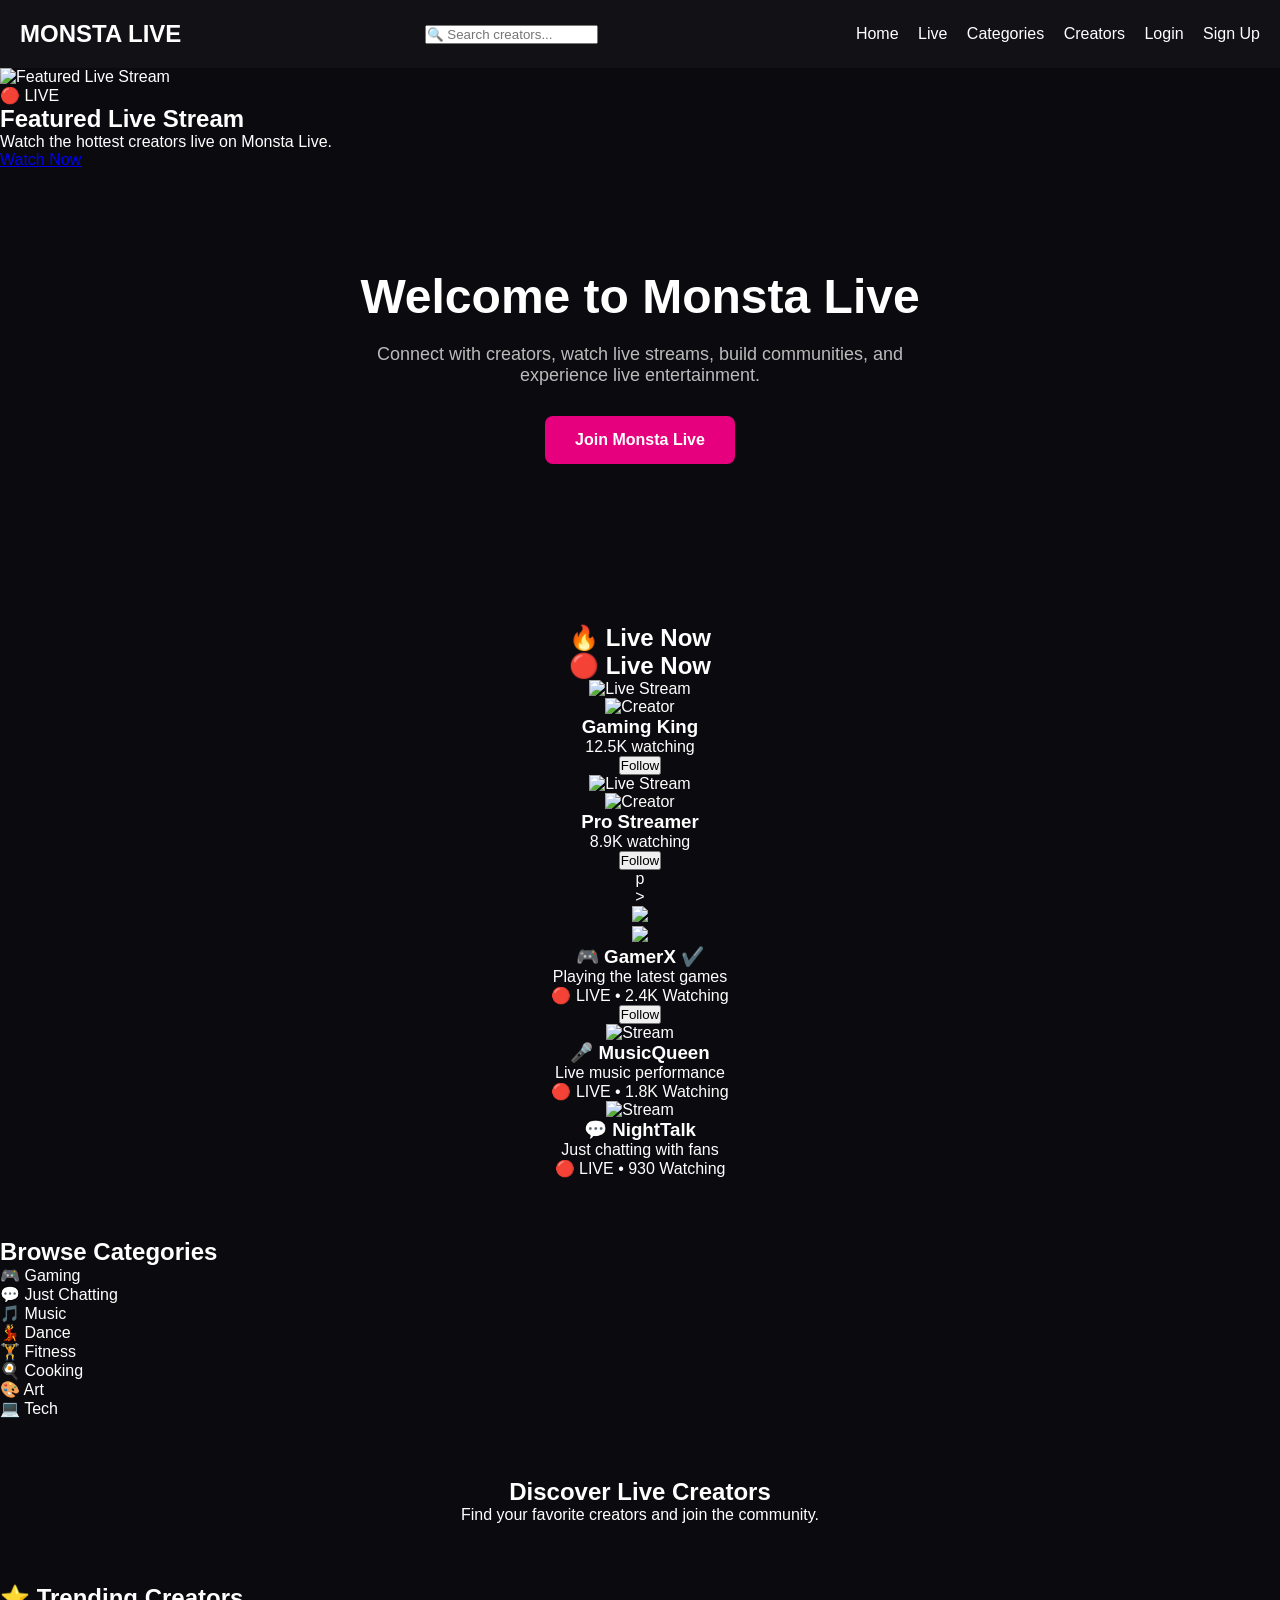
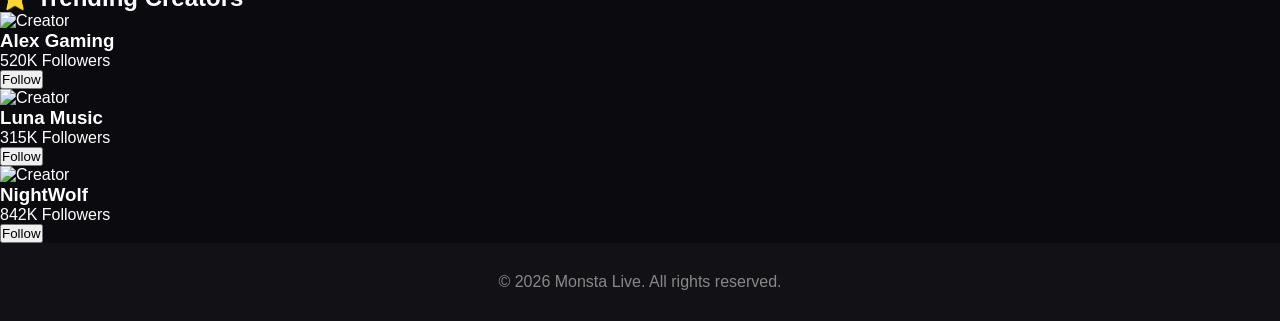
==== index.html @ 56aef3fc "Update index.html" ====
<!DOCTYPE html>
<html lang="en">
<head>
  <meta charset="UTF-8">
  <meta name="viewport" content="width=device-width, initial-scale=1.0">

  <title>Monsta Live</title>

  <style>
    * {
      margin: 0;
      padding: 0;
      box-sizing: border-box;
    }

    body {
      font-family: Arial, sans-serif;
      background: #0b0b0f;
      color: white;
    }

    header {
      display: flex;
      justify-content: space-between;
      align-items: center;
      padding: 20px;
      background: #111116;
    }

    .logo {
      font-size: 24px;
      font-weight: bold;
    }

    nav a {
      color: white;
      text-decoration: none;
      margin-left: 15px;
    }

    .hero {
      text-align: center;
      padding: 100px 20px;
    }

    .hero h1 {
      font-size: 48px;
      margin-bottom: 20px;
    }

    .hero p {
      font-size: 18px;
      color: #bbbbbb;
      max-width: 600px;
      margin: 0 auto 30px;
    }

    .button {
      display: inline-block;
      padding: 15px 30px;
      background: #e6007e;
      color: white;
      text-decoration: none;
      border-radius: 8px;
      font-weight: bold;
    }

    .section {
      padding: 60px 20px;
      text-align: center;
    }

    footer {
      text-align: center;
      padding: 30px;
      background: #111116;
      color: #888888;
    }
  </style>
</head>

<body>

<header>
    <div class="logo">MONSTA LIVE</div>

    <input
        type="text"
        class="search"
        placeholder="🔍 Search creators..."
    >

    <nav>
        <a href="#">Home</a>
        <a href="#">Live</a>
        <a href="#">Categories</a>
        <a href="#">Creators</a>
        <a href="#">Login</a>
        <a href="#" class="signup">Sign Up</a>
    </nav>
</header>
<section class="featured">
    <img src="https://picsum.photos/900/450" alt="Featured Live Stream">

    <div class="featured-content">
        <span class="live-badge">🔴 LIVE</span>

        <h2>Featured Live Stream</h2>

        <p>Watch the hottest creators live on Monsta Live.</p>

        <a href="#" class="watch-btn">Watch Now</a>
    </div>
</section>
  <section class="hero">
    <h1>Welcome to Monsta Live</h1>

    <p>
      Connect with creators, watch live streams,
      build communities, and experience live entertainment.
    </p>

    <a href="#" class="button">Join Monsta Live</a>
  </section>

  <section class="section">
  <h2>🔥 Live Now</h2>
<section class="live-now">
  <h2>🔴 Live Now</h2>

  <div class="live-grid">

    <div class="live-card">
      <img src="https://picsum.photos/300/180?1" alt="Live Stream">
      <div class="creator">
        <img src="https://picsum.photos/50?1" alt="Creator">
        <div class="creator-info">
          <h3>Gaming King</h3>
          <p>12.5K watching</p>
        </div>
        <button class="follow-btn">Follow</button>
      </div>
    </div>

    <div class="live-card">
      <img src="https://picsum.photos/300/180?2" alt="Live Stream">
      <div class="creator">
        <img src="https://picsum.photos/50?2" alt="Creator">
        <div class="creator-info">
          <h3>Pro Streamer</h3>
          <p>8.9K watching</p>
        </div>
        <button class="follow-btn">Follow</button>
      </div>
    </div>

  </div>
</section>p
  <div class="cards">
>
<div class="card">

    <img src="https://picsum.photos/300/170?random=1">

    <div class="creator">

        <img class="avatar"
             src="https://i.pravatar.cc/60?img=12">

        <div class="creator-info">
            <h3>🎮 GamerX ✔️</h3>
            <p>Playing the latest games</p>
            <span class="live">🔴 LIVE • 2.4K Watching</span>
        </div>

        <button class="follow-btn">Follow</button>

    </div>

</div>
    <div class="card">
      <img src="https://picsum.photos/300/170?random=2" alt="Stream">
      <h3>🎤 MusicQueen</h3>
      <p>Live music performance</p>
      <span class="live">🔴 LIVE • 1.8K Watching</span>
    </div>

    <div class="card">
      <img src="https://picsum.photos/300/170?random=3" alt="Stream">
      <h3>💬 NightTalk</h3>
      <p>Just chatting with fans</p>
      <span class="live">🔴 LIVE • 930 Watching</span>
    </div>

  </div>
</section>
<section class="categories">

    <h2>Browse Categories</h2>

    <div class="category-grid">

        <div class="category">🎮 Gaming</div>

        <div class="category">💬 Just Chatting</div>

        <div class="category">🎵 Music</div>

        <div class="category">💃 Dance</div>

        <div class="category">🏋️ Fitness</div>

        <div class="category">🍳 Cooking</div>

        <div class="category">🎨 Art</div>

        <div class="category">💻 Tech</div>

    </div>

</section>
<section class="section">
    <h2>Discover Live Creators</h2>
    <p>Find your favorite creators and join the community.</p>
</section>
<section class="trending-creators">
    <h2>⭐ Trending Creators</h2>

    <div class="creator-card">
        <img src="https://picsum.photos/80?10" alt="Creator">
        <div class="creator-info">
            <h3>Alex Gaming</h3>
            <p>520K Followers</p>
        </div>
        <button class="follow-btn">Follow</button>
    </div>

    <div class="creator-card">
        <img src="https://picsum.photos/80?11" alt="Creator">
        <div class="creator-info">
            <h3>Luna Music</h3>
            <p>315K Followers</p>
        </div>
        <button class="follow-btn">Follow</button>
    </div>

    <div class="creator-card">
        <img src="https://picsum.photos/80?12" alt="Creator">
        <div class="creator-info">
            <h3>NightWolf</h3>
            <p>842K Followers</p>
        </div>
        <button class="follow-btn">Follow</button>
    </div>
</section>
<footer>
    © 2026 Monsta Live. All rights reserved.
</footer>

</body>
</html>
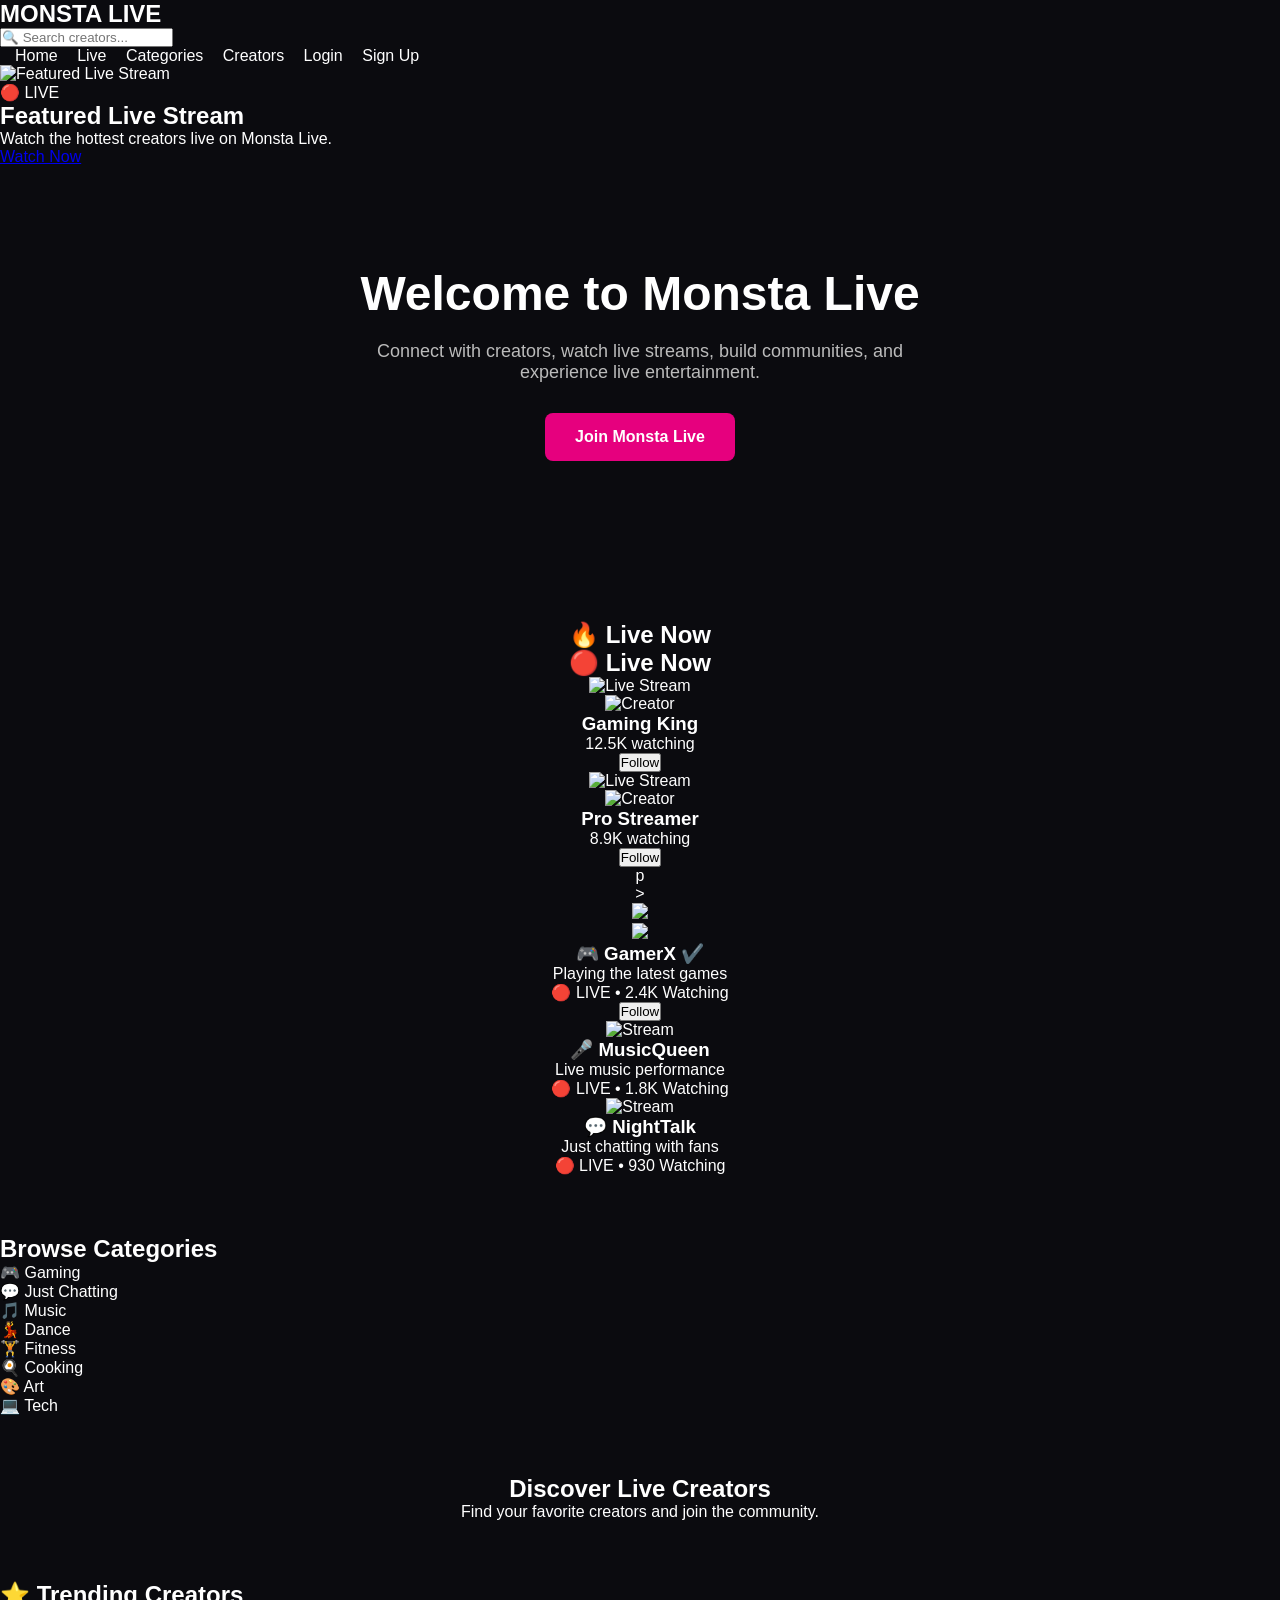
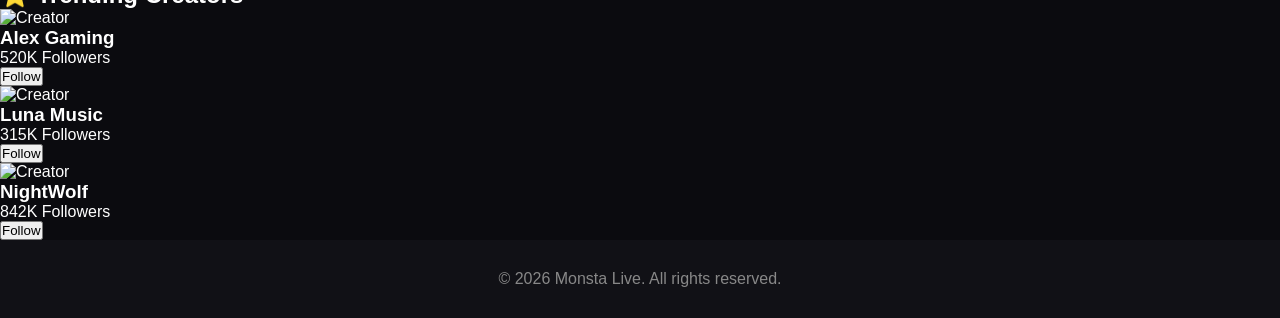
==== commit 8d9bcebf: "Update index.html" ====
--- a/index.html
+++ b/index.html
@@ -18,7 +18,12 @@
       background: #0b0b0f;
       color: white;
     }
-
+<nav class="bottom-nav">
+    <a href="#">🏠<span>Home</span></a>
+    <a href="#">📺<span>Live</span></a>
+    <a href="#">🔍<span>Search</span></a>
+    <a href="#">👤<span>Profile</span></a>
+</nav>
     header {
       display: flex;
       justify-content: space-between;
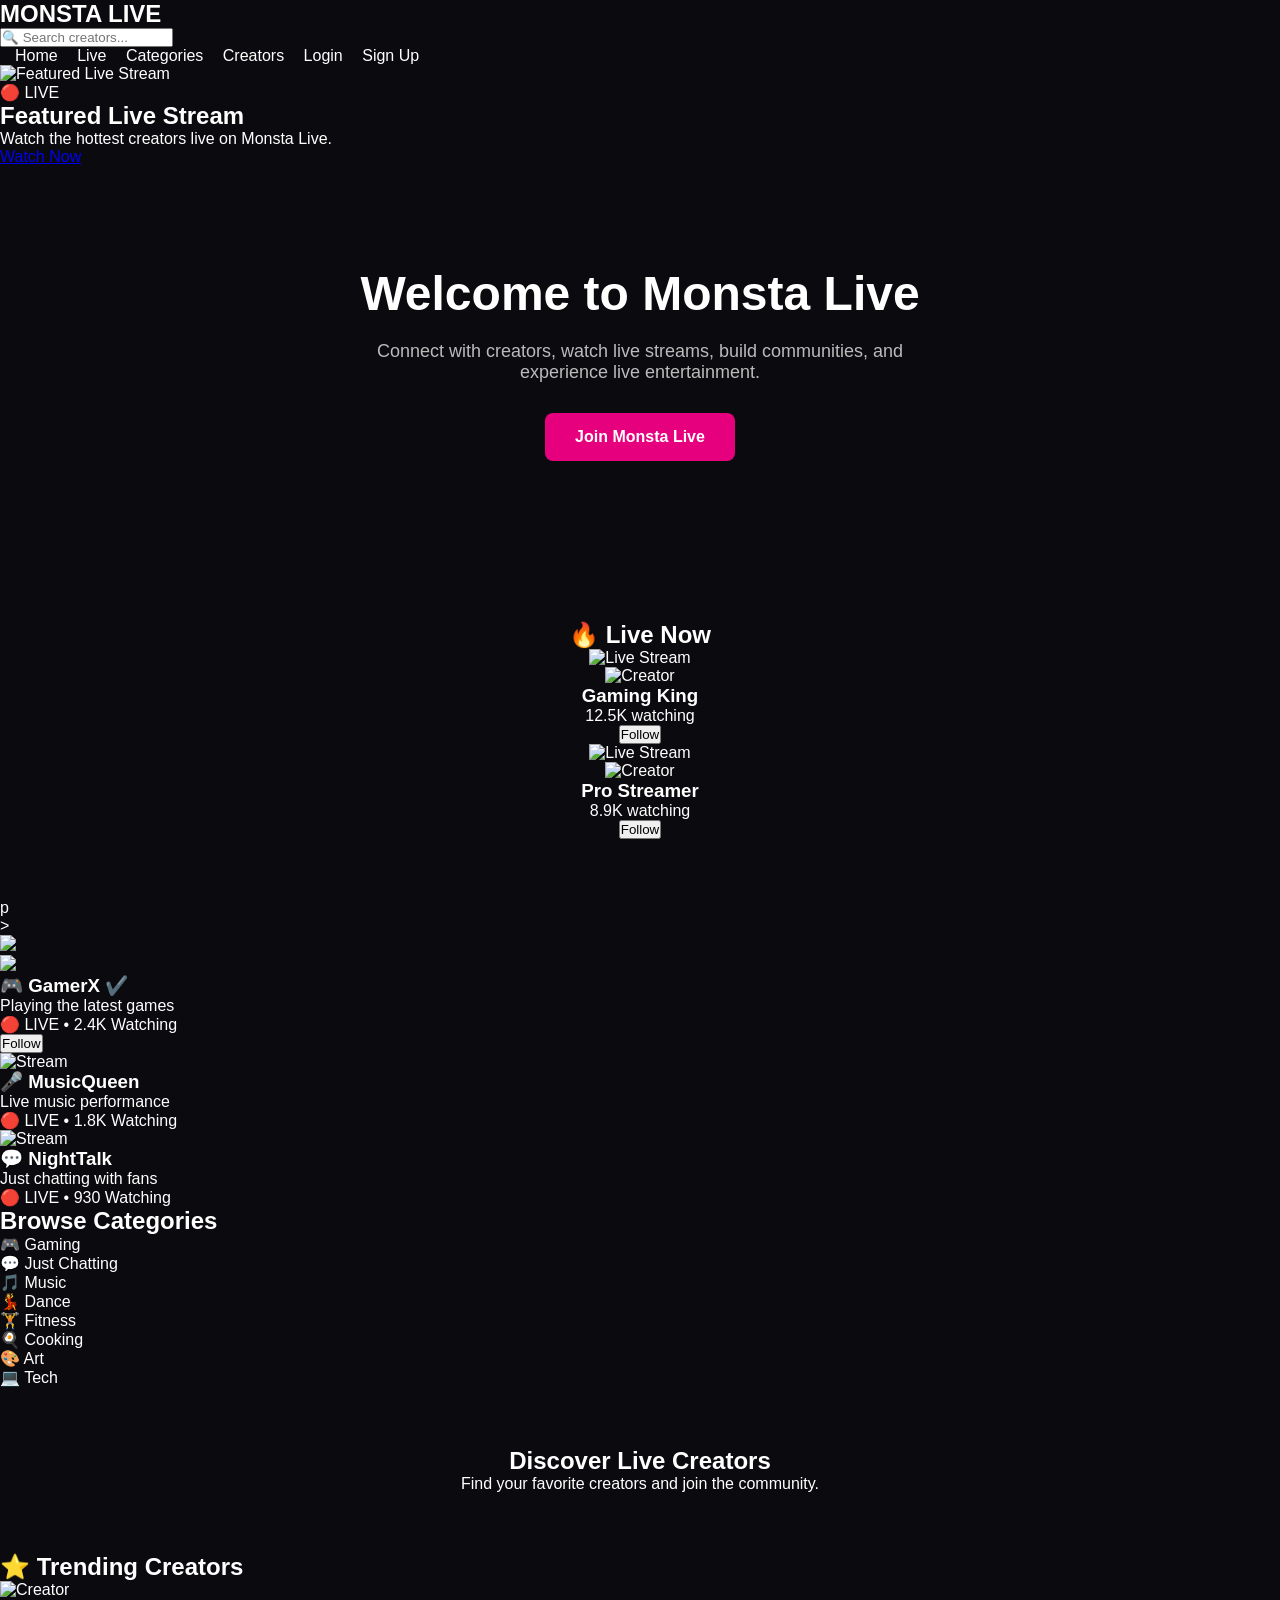
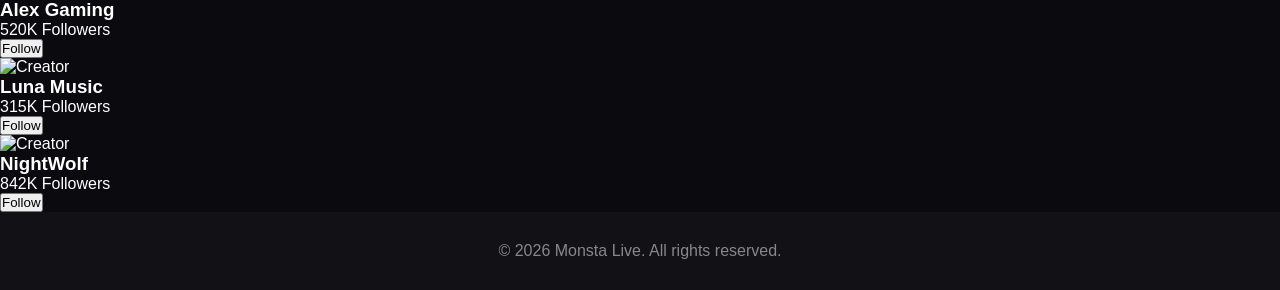
==== commit db750d28: "Update index.html" ====
--- a/index.html
+++ b/index.html
@@ -18,6 +18,7 @@
       background: #0b0b0f;
       color: white;
     }
+    <script src="script.js"></script>
 <nav class="bottom-nav">
     <a href="#">🏠<span>Home</span></a>
     <a href="#">📺<span>Live</span></a>
@@ -130,8 +131,6 @@
 
   <section class="section">
   <h2>🔥 Live Now</h2>
-<section class="live-now">
-  <h2>🔴 Live Now</h2>
 
   <div class="live-grid">
 
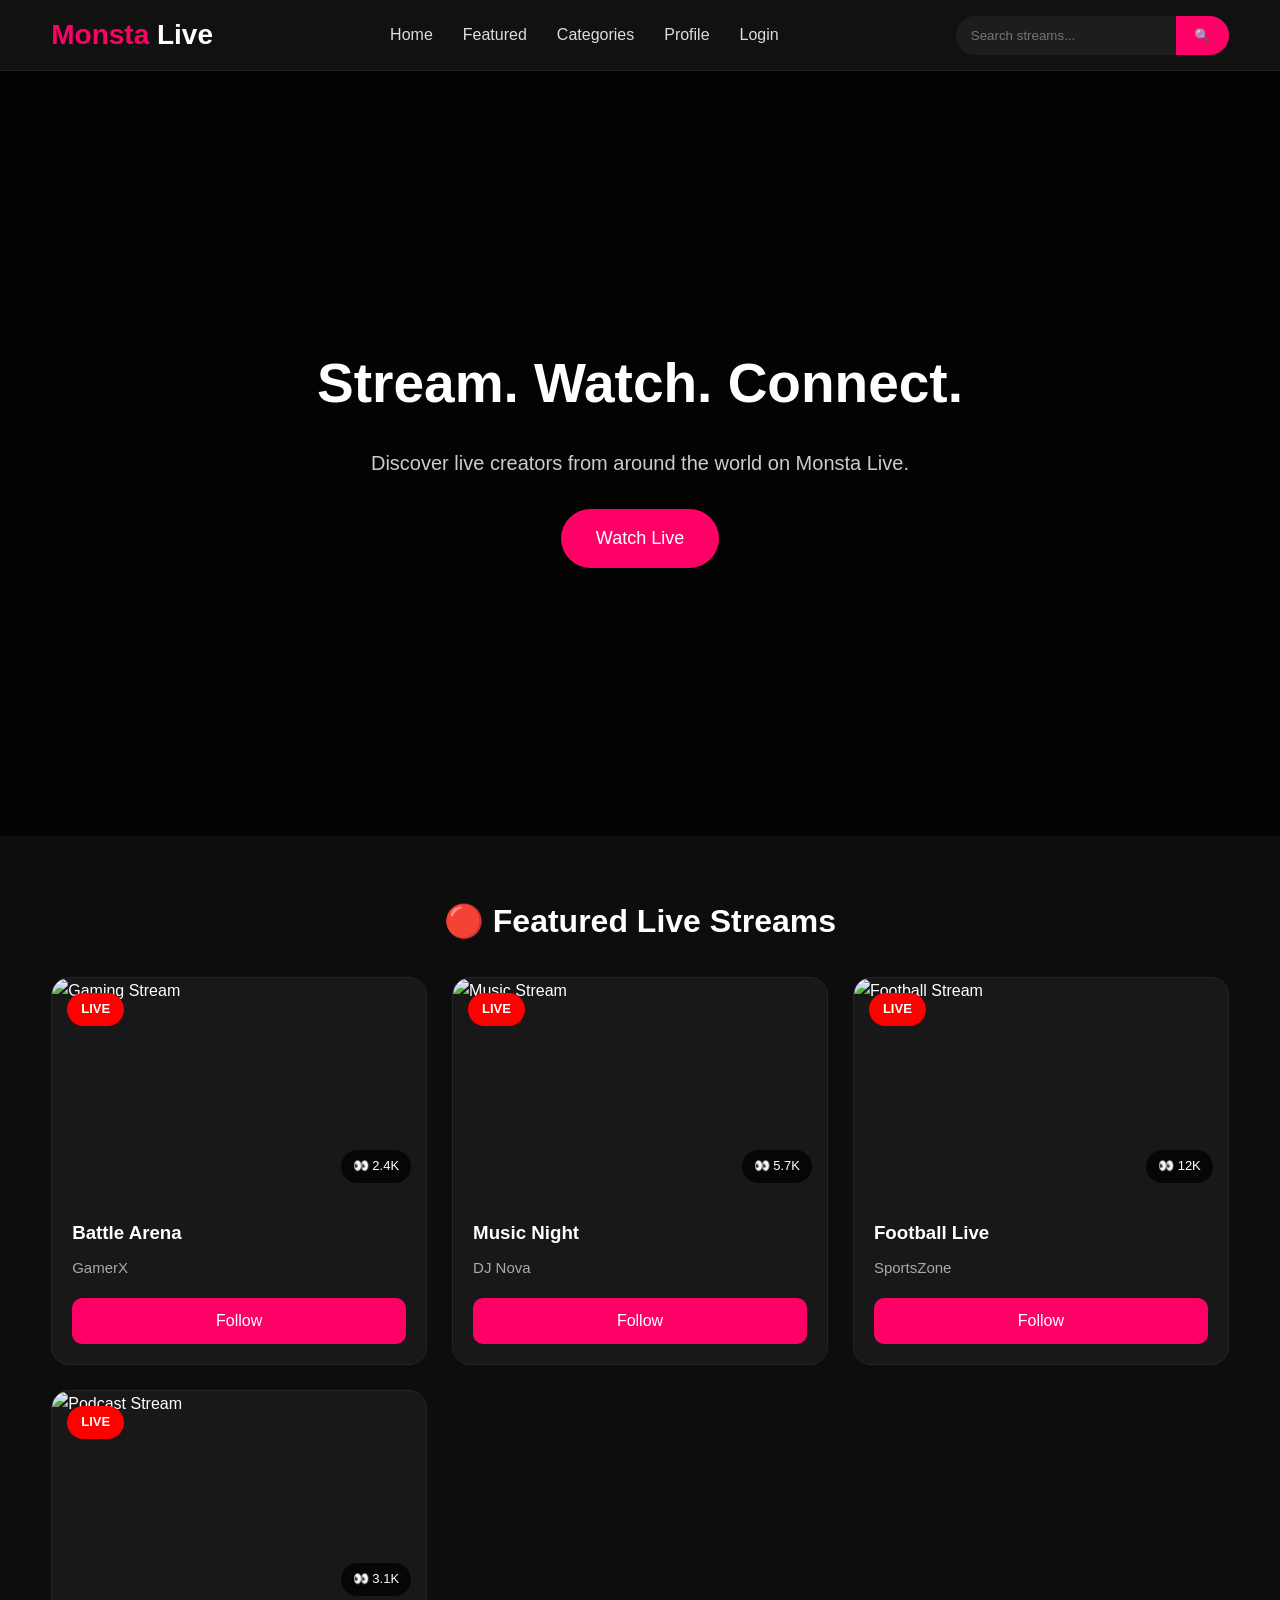
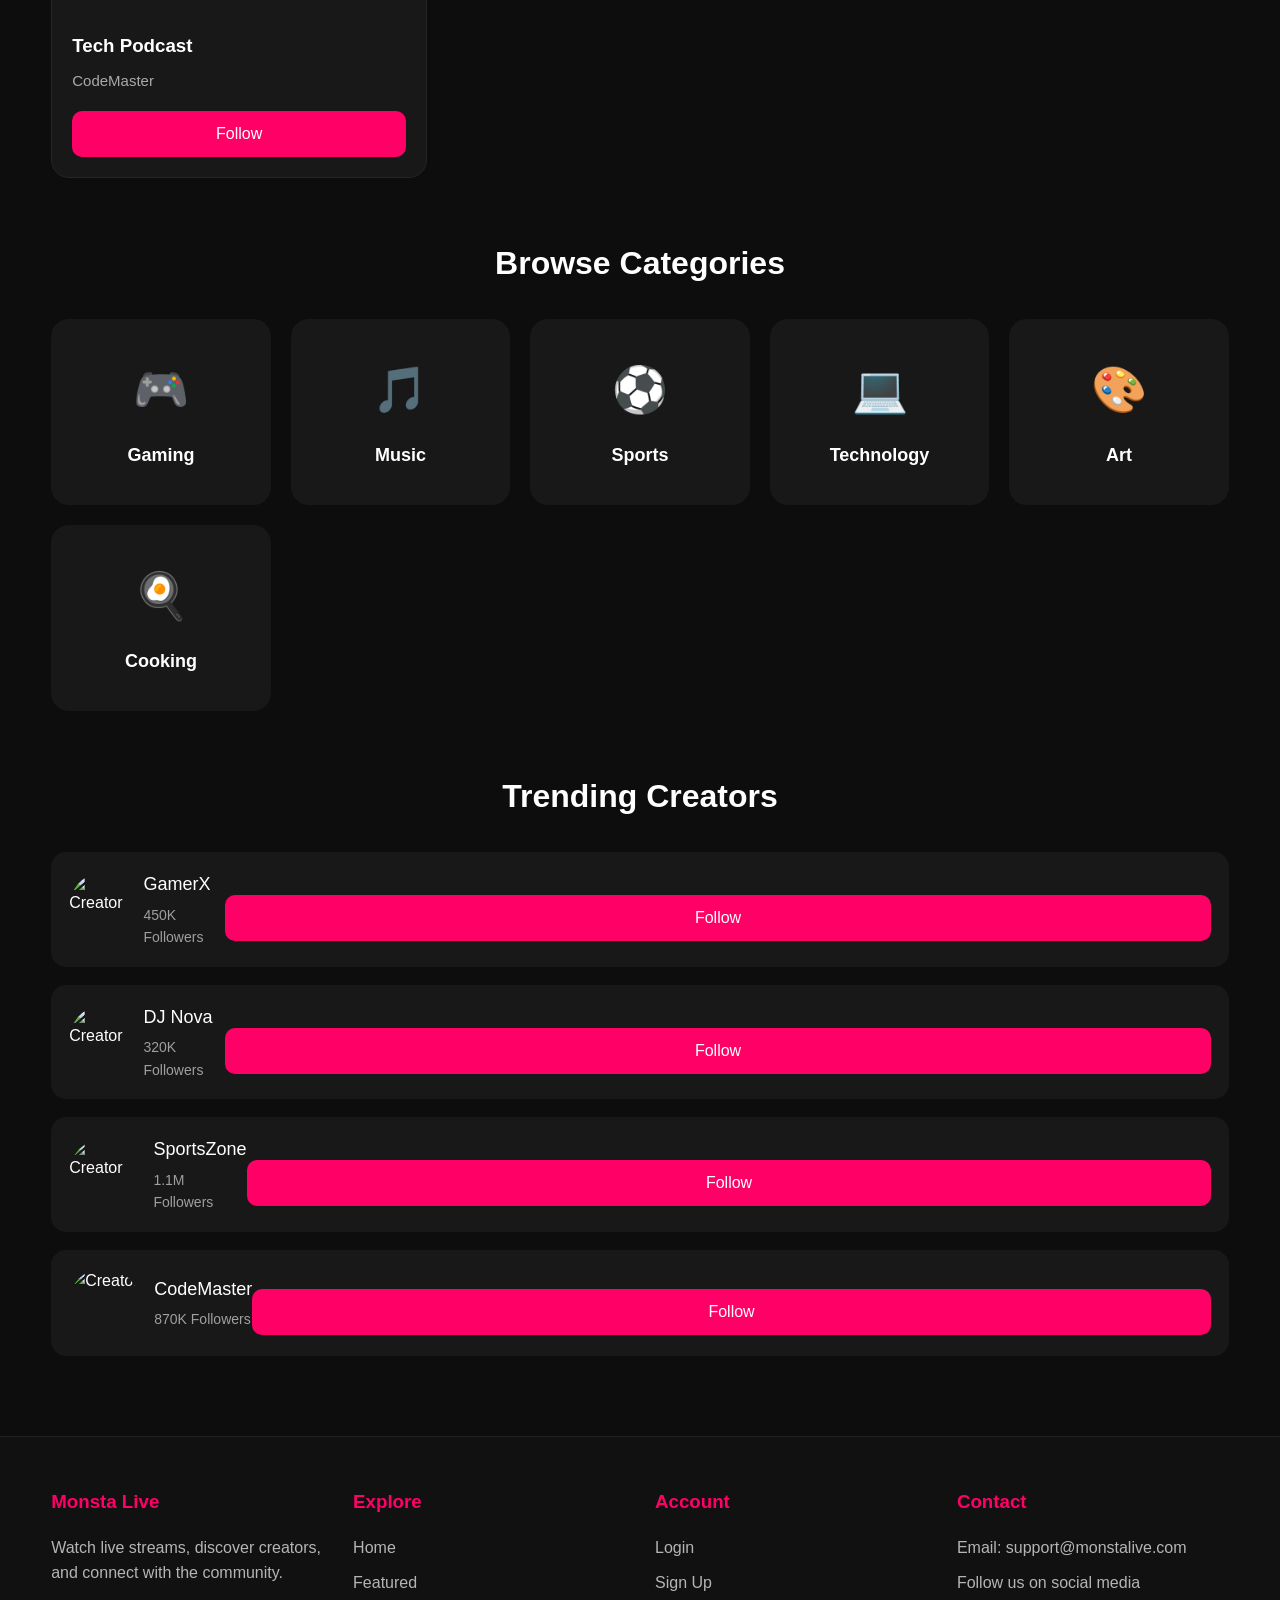
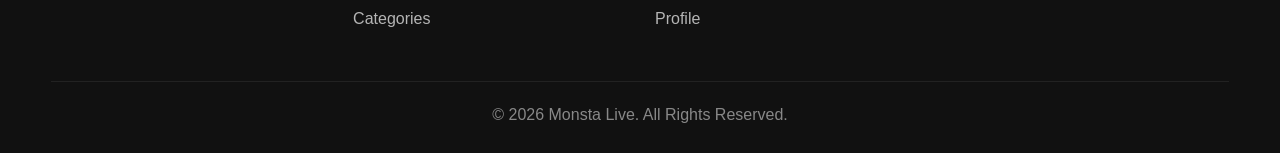
==== commit 3419ac00: "Update index.html" ====
--- a/index.html
+++ b/index.html
@@ -1,265 +1,587 @@
 <!DOCTYPE html>
 <html lang="en">
+
 <head>
-  <meta charset="UTF-8">
-  <meta name="viewport" content="width=device-width, initial-scale=1.0">
-
-  <title>Monsta Live</title>
-
-  <style>
-    * {
-      margin: 0;
-      padding: 0;
-      box-sizing: border-box;
-    }
-
-    body {
-      font-family: Arial, sans-serif;
-      background: #0b0b0f;
-      color: white;
-    }
-    <script src="script.js"></script>
-<nav class="bottom-nav">
-    <a href="#">🏠<span>Home</span></a>
-    <a href="#">📺<span>Live</span></a>
-    <a href="#">🔍<span>Search</span></a>
-    <a href="#">👤<span>Profile</span></a>
-</nav>
-    header {
-      display: flex;
-      justify-content: space-between;
-      align-items: center;
-      padding: 20px;
-      background: #111116;
-    }
-
-    .logo {
-      font-size: 24px;
-      font-weight: bold;
-    }
-
-    nav a {
-      color: white;
-      text-decoration: none;
-      margin-left: 15px;
-    }
-
-    .hero {
-      text-align: center;
-      padding: 100px 20px;
-    }
-
-    .hero h1 {
-      font-size: 48px;
-      margin-bottom: 20px;
-    }
-
-    .hero p {
-      font-size: 18px;
-      color: #bbbbbb;
-      max-width: 600px;
-      margin: 0 auto 30px;
-    }
-
-    .button {
-      display: inline-block;
-      padding: 15px 30px;
-      background: #e6007e;
-      color: white;
-      text-decoration: none;
-      border-radius: 8px;
-      font-weight: bold;
-    }
-
-    .section {
-      padding: 60px 20px;
-      text-align: center;
-    }
-
-    footer {
-      text-align: center;
-      padding: 30px;
-      background: #111116;
-      color: #888888;
-    }
-  </style>
+
+    <meta charset="UTF-8">
+
+    <meta name="viewport"
+          content="width=device-width, initial-scale=1.0">
+
+    <title>Monsta Live</title>
+
+    <link rel="stylesheet" href="style.css">
+
 </head>
 
 <body>
 
+<!-- ===========================
+     HEADER
+============================ -->
+
 <header>
-    <div class="logo">MONSTA LIVE</div>
-
-    <input
-        type="text"
-        class="search"
-        placeholder="🔍 Search creators..."
-    >
-
-    <nav>
-        <a href="#">Home</a>
-        <a href="#">Live</a>
-        <a href="#">Categories</a>
-        <a href="#">Creators</a>
-        <a href="#">Login</a>
-        <a href="#" class="signup">Sign Up</a>
-    </nav>
+
+    <div class="container navbar">
+
+        <a href="index.html" class="logo">
+            Monsta <span>Live</span>
+        </a>
+
+        <nav>
+
+            <ul class="nav-links">
+
+                <li>
+                    <a href="index.html">Home</a>
+                </li>
+
+                <li>
+                    <a href="#featured">Featured</a>
+                </li>
+
+                <li>
+                    <a href="#categories">Categories</a>
+                </li>
+
+                <li>
+                    <a href="profile.html">Profile</a>
+                </li>
+
+                <li>
+                    <a href="login.html">Login</a>
+                </li>
+
+            </ul>
+
+        </nav>
+
+        <div class="search-box">
+
+            <input
+                type="text"
+                placeholder="Search streams..."
+            >
+
+            <button>🔍</button>
+
+        </div>
+
+    </div>
+
 </header>
-<section class="featured">
-    <img src="https://picsum.photos/900/450" alt="Featured Live Stream">
-
-    <div class="featured-content">
-        <span class="live-badge">🔴 LIVE</span>
-
-        <h2>Featured Live Stream</h2>
-
-        <p>Watch the hottest creators live on Monsta Live.</p>
-
-        <a href="#" class="watch-btn">Watch Now</a>
-    </div>
+
+<!-- ===========================
+     HERO
+============================ -->
+
+<section class="hero">
+
+    <div class="hero-content">
+
+        <h1>
+            Stream.
+            Watch.
+            Connect.
+        </h1>
+
+        <p>
+
+            Discover live creators from around
+            the world on Monsta Live.
+
+        </p>
+
+        <a
+            href="#featured"
+            class="hero-btn">
+
+            Watch Live
+
+        </a>
+
+    </div>
+
 </section>
-  <section class="hero">
-    <h1>Welcome to Monsta Live</h1>
-
-    <p>
-      Connect with creators, watch live streams,
-      build communities, and experience live entertainment.
-    </p>
-
-    <a href="#" class="button">Join Monsta Live</a>
-  </section>
-
-  <section class="section">
-  <h2>🔥 Live Now</h2>
-
-  <div class="live-grid">
-
-    <div class="live-card">
-      <img src="https://picsum.photos/300/180?1" alt="Live Stream">
-      <div class="creator">
-        <img src="https://picsum.photos/50?1" alt="Creator">
-        <div class="creator-info">
-          <h3>Gaming King</h3>
-          <p>12.5K watching</p>
-        </div>
-        <button class="follow-btn">Follow</button>
-      </div>
-    </div>
-
-    <div class="live-card">
-      <img src="https://picsum.photos/300/180?2" alt="Live Stream">
-      <div class="creator">
-        <img src="https://picsum.photos/50?2" alt="Creator">
-        <div class="creator-info">
-          <h3>Pro Streamer</h3>
-          <p>8.9K watching</p>
-        </div>
-        <button class="follow-btn">Follow</button>
-      </div>
-    </div>
-
-  </div>
-</section>p
-  <div class="cards">
->
-<div class="card">
-
-    <img src="https://picsum.photos/300/170?random=1">
-
-    <div class="creator">
-
-        <img class="avatar"
-             src="https://i.pravatar.cc/60?img=12">
-
-        <div class="creator-info">
-            <h3>🎮 GamerX ✔️</h3>
-            <p>Playing the latest games</p>
-            <span class="live">🔴 LIVE • 2.4K Watching</span>
-        </div>
-
-        <button class="follow-btn">Follow</button>
-
-    </div>
-
-</div>
-    <div class="card">
-      <img src="https://picsum.photos/300/170?random=2" alt="Stream">
-      <h3>🎤 MusicQueen</h3>
-      <p>Live music performance</p>
-      <span class="live">🔴 LIVE • 1.8K Watching</span>
-    </div>
-
-    <div class="card">
-      <img src="https://picsum.photos/300/170?random=3" alt="Stream">
-      <h3>💬 NightTalk</h3>
-      <p>Just chatting with fans</p>
-      <span class="live">🔴 LIVE • 930 Watching</span>
-    </div>
-
-  </div>
+
+<!-- ===========================
+     FEATURED STREAMS
+============================ -->
+
+<section
+    id="featured"
+    class="container">
+
+    <h2 class="section-title">
+
+        🔴 Featured Live Streams
+
+    </h2>
+
+    <div class="stream-grid">
+
+        <!-- Stream 1 -->
+
+        <div class="stream-card">
+
+            <div class="stream-thumbnail">
+
+                <img
+                    src="https://picsum.photos/500/300?1"
+                    alt="Gaming Stream">
+
+                <span class="live-tag">
+
+                    LIVE
+
+                </span>
+
+                <span class="viewers">
+
+                    👀 2.4K
+
+                </span>
+
+            </div>
+
+            <div class="stream-info">
+
+                <h3>
+
+                    Battle Arena
+
+                </h3>
+
+                <p>
+
+                    GamerX
+
+                </p>
+
+                <button
+                    class="follow-btn">
+
+                    Follow
+
+                </button>
+
+            </div>
+
+        </div>
+
+        <!-- Stream 2 -->
+
+        <div class="stream-card">
+
+            <div class="stream-thumbnail">
+
+                <img
+                    src="https://picsum.photos/500/300?2"
+                    alt="Music Stream">
+
+                <span class="live-tag">
+
+                    LIVE
+
+                </span>
+
+                <span class="viewers">
+
+                    👀 5.7K
+
+                </span>
+
+            </div>
+
+            <div class="stream-info">
+
+                <h3>
+
+                    Music Night
+
+                </h3>
+
+                <p>
+
+                    DJ Nova
+
+                </p>
+
+                <button
+                    class="follow-btn">
+
+                    Follow
+
+                </button>
+
+            </div>
+
+        </div>
+                <!-- Stream 3 -->
+
+        <div class="stream-card">
+
+            <div class="stream-thumbnail">
+
+                <img
+                    src="https://picsum.photos/500/300?3"
+                    alt="Football Stream">
+
+                <span class="live-tag">
+                    LIVE
+                </span>
+
+                <span class="viewers">
+                    👀 12K
+                </span>
+
+            </div>
+
+            <div class="stream-info">
+
+                <h3>
+                    Football Live
+                </h3>
+
+                <p>
+                    SportsZone
+                </p>
+
+                <button class="follow-btn">
+                    Follow
+                </button>
+
+            </div>
+
+        </div>
+
+        <!-- Stream 4 -->
+
+        <div class="stream-card">
+
+            <div class="stream-thumbnail">
+
+                <img
+                    src="https://picsum.photos/500/300?4"
+                    alt="Podcast Stream">
+
+                <span class="live-tag">
+                    LIVE
+                </span>
+
+                <span class="viewers">
+                    👀 3.1K
+                </span>
+
+            </div>
+
+            <div class="stream-info">
+
+                <h3>
+                    Tech Podcast
+                </h3>
+
+                <p>
+                    CodeMaster
+                </p>
+
+                <button class="follow-btn">
+                    Follow
+                </button>
+
+            </div>
+
+        </div>
+
+    </div>
+
 </section>
-<section class="categories">
-
-    <h2>Browse Categories</h2>
+
+<!-- ===========================
+     CATEGORIES
+============================ -->
+
+<section
+    id="categories"
+    class="container">
+
+    <h2 class="section-title">
+
+        Browse Categories
+
+    </h2>
 
     <div class="category-grid">
 
-        <div class="category">🎮 Gaming</div>
-
-        <div class="category">💬 Just Chatting</div>
-
-        <div class="category">🎵 Music</div>
-
-        <div class="category">💃 Dance</div>
-
-        <div class="category">🏋️ Fitness</div>
-
-        <div class="category">🍳 Cooking</div>
-
-        <div class="category">🎨 Art</div>
-
-        <div class="category">💻 Tech</div>
+        <div class="category-card">
+
+            <div class="category-icon">
+                🎮
+            </div>
+
+            <h3>
+                Gaming
+            </h3>
+
+        </div>
+
+        <div class="category-card">
+
+            <div class="category-icon">
+                🎵
+            </div>
+
+            <h3>
+                Music
+            </h3>
+
+        </div>
+
+        <div class="category-card">
+
+            <div class="category-icon">
+                ⚽
+            </div>
+
+            <h3>
+                Sports
+            </h3>
+
+        </div>
+
+        <div class="category-card">
+
+            <div class="category-icon">
+                💻
+            </div>
+
+            <h3>
+                Technology
+            </h3>
+
+        </div>
+
+        <div class="category-card">
+
+            <div class="category-icon">
+                🎨
+            </div>
+
+            <h3>
+                Art
+            </h3>
+
+        </div>
+
+        <div class="category-card">
+
+            <div class="category-icon">
+                🍳
+            </div>
+
+            <h3>
+                Cooking
+            </h3>
+
+        </div>
 
     </div>
 
 </section>
-<section class="section">
-    <h2>Discover Live Creators</h2>
-    <p>Find your favorite creators and join the community.</p>
+
+<!-- ===========================
+     TRENDING CREATORS
+============================ -->
+
+<section class="container">
+
+    <h2 class="section-title">
+
+        Trending Creators
+
+    </h2>
+
+    <div class="creator-list">
+
+        <div class="creator-card">
+
+            <div class="creator-left">
+
+                <img
+                    src="https://picsum.photos/100?11"
+                    alt="Creator">
+
+                <div>
+
+                    <div class="creator-name">
+                        GamerX
+                    </div>
+
+                    <div class="creator-followers">
+                        450K Followers
+                    </div>
+
+                </div>
+
+            </div>
+
+            <button class="follow-btn">
+
+                Follow
+
+            </button>
+
+        </div>
+                <div class="creator-card">
+
+            <div class="creator-left">
+
+                <img
+                    src="https://picsum.photos/100?12"
+                    alt="Creator">
+
+                <div>
+
+                    <div class="creator-name">
+                        DJ Nova
+                    </div>
+
+                    <div class="creator-followers">
+                        320K Followers
+                    </div>
+
+                </div>
+
+            </div>
+
+            <button class="follow-btn">
+                Follow
+            </button>
+
+        </div>
+
+        <div class="creator-card">
+
+            <div class="creator-left">
+
+                <img
+                    src="https://picsum.photos/100?13"
+                    alt="Creator">
+
+                <div>
+
+                    <div class="creator-name">
+                        SportsZone
+                    </div>
+
+                    <div class="creator-followers">
+                        1.1M Followers
+                    </div>
+
+                </div>
+
+            </div>
+
+            <button class="follow-btn">
+                Follow
+            </button>
+
+        </div>
+
+        <div class="creator-card">
+
+            <div class="creator-left">
+
+                <img
+                    src="https://picsum.photos/100?14"
+                    alt="Creator">
+
+                <div>
+
+                    <div class="creator-name">
+                        CodeMaster
+                    </div>
+
+                    <div class="creator-followers">
+                        870K Followers
+                    </div>
+
+                </div>
+
+            </div>
+
+            <button class="follow-btn">
+                Follow
+            </button>
+
+        </div>
+
+    </div>
+
 </section>
-<section class="trending-creators">
-    <h2>⭐ Trending Creators</h2>
-
-    <div class="creator-card">
-        <img src="https://picsum.photos/80?10" alt="Creator">
-        <div class="creator-info">
-            <h3>Alex Gaming</h3>
-            <p>520K Followers</p>
-        </div>
-        <button class="follow-btn">Follow</button>
-    </div>
-
-    <div class="creator-card">
-        <img src="https://picsum.photos/80?11" alt="Creator">
-        <div class="creator-info">
-            <h3>Luna Music</h3>
-            <p>315K Followers</p>
-        </div>
-        <button class="follow-btn">Follow</button>
-    </div>
-
-    <div class="creator-card">
-        <img src="https://picsum.photos/80?12" alt="Creator">
-        <div class="creator-info">
-            <h3>NightWolf</h3>
-            <p>842K Followers</p>
-        </div>
-        <button class="follow-btn">Follow</button>
-    </div>
-</section>
+
+<!-- ===========================
+     FOOTER
+============================ -->
+
 <footer>
-    © 2026 Monsta Live. All rights reserved.
+
+    <div class="footer-grid">
+
+        <div class="footer-column">
+
+            <h3>Monsta Live</h3>
+
+            <p>
+                Watch live streams, discover creators,
+                and connect with the community.
+            </p>
+
+        </div>
+
+        <div class="footer-column">
+
+            <h3>Explore</h3>
+
+            <a href="index.html">Home</a>
+            <a href="#featured">Featured</a>
+            <a href="#categories">Categories</a>
+
+        </div>
+
+        <div class="footer-column">
+
+            <h3>Account</h3>
+
+            <a href="login.html">Login</a>
+            <a href="signup.html">Sign Up</a>
+            <a href="profile.html">Profile</a>
+
+        </div>
+
+        <div class="footer-column">
+
+            <h3>Contact</h3>
+
+            <p>Email: support@monstalive.com</p>
+            <p>Follow us on social media</p>
+
+        </div>
+
+    </div>
+
+    <div class="footer-bottom">
+
+        <p>
+            © 2026 Monsta Live. All Rights Reserved.
+        </p>
+
+    </div>
+
 </footer>
 
+<script src="script.js"></script>
+
 </body>
+
 </html>
--- a/style.css
+++ b/style.css
@@ -0,0 +1,1001 @@
+/* ==========================================================
+   MONSTA LIVE
+   Version: 1.0
+   Mobile First Streaming Platform
+========================================================== */
+
+/* RESET */
+
+*{
+    margin:0;
+    padding:0;
+    box-sizing:border-box;
+}
+
+html{
+    scroll-behavior:smooth;
+}
+
+body{
+    font-family:Arial, Helvetica, sans-serif;
+    background:#0d0d0d;
+    color:#ffffff;
+    line-height:1.6;
+}
+
+img{
+    max-width:100%;
+    display:block;
+}
+
+a{
+    text-decoration:none;
+    color:inherit;
+}
+
+ul{
+    list-style:none;
+}
+
+button{
+    cursor:pointer;
+    border:none;
+    outline:none;
+    transition:.3s;
+}
+
+input{
+    outline:none;
+    border:none;
+}
+
+/* ==========================
+   CONTAINER
+========================== */
+
+.container{
+    width:92%;
+    max-width:1300px;
+    margin:auto;
+}
+
+/* ==========================
+   HEADER
+========================== */
+
+header{
+    width:100%;
+    background:#111111;
+    position:sticky;
+    top:0;
+    z-index:1000;
+    border-bottom:1px solid #202020;
+}
+
+.navbar{
+
+    height:70px;
+
+    display:flex;
+
+    justify-content:space-between;
+
+    align-items:center;
+
+}
+
+.logo{
+
+    font-size:28px;
+
+    font-weight:bold;
+
+    color:#ff0066;
+
+}
+
+.logo span{
+
+    color:#ffffff;
+
+}
+
+.nav-links{
+
+    display:flex;
+
+    gap:30px;
+
+}
+
+.nav-links a{
+
+    color:#dddddd;
+
+    transition:.3s;
+
+}
+
+.nav-links a:hover{
+
+    color:#ff0066;
+
+}
+
+.search-box{
+
+    display:flex;
+
+    align-items:center;
+
+    background:#1d1d1d;
+
+    border-radius:50px;
+
+    overflow:hidden;
+
+}
+
+.search-box input{
+
+    background:transparent;
+
+    color:#ffffff;
+
+    padding:12px 15px;
+
+    width:220px;
+
+}
+
+.search-box button{
+
+    background:#ff0066;
+
+    color:#ffffff;
+
+    padding:12px 18px;
+
+}
+
+/* ==========================
+   HERO
+========================== */
+
+.hero{
+
+    min-height:85vh;
+
+    display:flex;
+
+    align-items:center;
+
+    justify-content:center;
+
+    text-align:center;
+
+    background:linear-gradient(
+        rgba(0,0,0,.75),
+        rgba(0,0,0,.75)
+    ),
+    url("https://images.unsplash.com/photo-1542751110-97427bbecf20?auto=format&fit=crop&w=1600&q=80");
+
+    background-size:cover;
+
+    background-position:center;
+
+}
+
+.hero-content{
+
+    width:90%;
+
+    max-width:700px;
+
+}
+
+.hero h1{
+
+    font-size:55px;
+
+    margin-bottom:20px;
+
+}
+
+.hero p{
+
+    color:#cccccc;
+
+    font-size:20px;
+
+    margin-bottom:30px;
+
+}
+
+.hero-btn{
+
+    display:inline-block;
+
+    background:#ff0066;
+
+    color:#ffffff;
+
+    padding:15px 35px;
+
+    border-radius:40px;
+
+    font-size:18px;
+
+    transition:.3s;
+
+}
+
+.hero-btn:hover{
+
+    transform:translateY(-4px);
+
+    background:#e6005c;
+
+}
+/* ==========================================================
+   FEATURED STREAMS
+========================================================== */
+
+.section-title{
+    font-size:32px;
+    margin:60px 0 30px;
+    text-align:center;
+}
+
+.stream-grid{
+    display:grid;
+    grid-template-columns:repeat(auto-fit,minmax(300px,1fr));
+    gap:25px;
+    margin-bottom:60px;
+}
+
+.stream-card{
+    background:#181818;
+    border-radius:18px;
+    overflow:hidden;
+    transition:.3s;
+    border:1px solid #252525;
+}
+
+.stream-card:hover{
+    transform:translateY(-8px);
+    box-shadow:0 15px 35px rgba(0,0,0,.4);
+}
+
+.stream-thumbnail{
+    position:relative;
+}
+
+.stream-thumbnail img{
+    width:100%;
+    height:220px;
+    object-fit:cover;
+}
+
+.live-tag{
+    position:absolute;
+    top:15px;
+    left:15px;
+    background:#ff0000;
+    color:#fff;
+    padding:6px 14px;
+    border-radius:30px;
+    font-size:13px;
+    font-weight:bold;
+}
+
+.viewers{
+    position:absolute;
+    bottom:15px;
+    right:15px;
+    background:rgba(0,0,0,.75);
+    padding:6px 12px;
+    border-radius:30px;
+    font-size:13px;
+}
+
+.stream-info{
+    padding:20px;
+}
+
+.stream-info h3{
+    margin-bottom:8px;
+}
+
+.stream-info p{
+    color:#aaaaaa;
+    font-size:15px;
+}
+
+.follow-btn{
+    margin-top:18px;
+    background:#ff0066;
+    color:#fff;
+    width:100%;
+    padding:14px;
+    border-radius:10px;
+    font-size:16px;
+}
+
+.follow-btn:hover{
+    background:#e0005b;
+}
+
+/* ==========================================================
+   CATEGORIES
+========================================================== */
+
+.category-grid{
+    display:grid;
+    grid-template-columns:repeat(auto-fit,minmax(180px,1fr));
+    gap:20px;
+    margin-bottom:60px;
+}
+
+.category-card{
+    background:#181818;
+    text-align:center;
+    padding:35px 20px;
+    border-radius:18px;
+    transition:.3s;
+}
+
+.category-card:hover{
+    background:#ff0066;
+    transform:translateY(-5px);
+}
+
+.category-icon{
+    font-size:45px;
+    margin-bottom:15px;
+}
+
+.category-card h3{
+    font-size:18px;
+}
+
+/* ==========================================================
+   TRENDING CREATORS
+========================================================== */
+
+.creator-list{
+    display:grid;
+    gap:18px;
+    margin-bottom:60px;
+}
+
+.creator-card{
+    background:#181818;
+    display:flex;
+    align-items:center;
+    justify-content:space-between;
+    padding:18px;
+    border-radius:15px;
+}
+
+.creator-left{
+    display:flex;
+    align-items:center;
+    gap:15px;
+}
+
+.creator-left img{
+    width:70px;
+    height:70px;
+    border-radius:50%;
+    object-fit:cover;
+}
+
+.creator-name{
+    font-size:18px;
+    margin-bottom:5px;
+}
+
+.creator-followers{
+    color:#9f9f9f;
+    font-size:14px;
+}/* ==========================================================
+   STREAM PAGE
+========================================================== */
+
+.stream-page{
+    width:92%;
+    max-width:1300px;
+    margin:40px auto;
+}
+
+.video-player{
+    position:relative;
+    background:#000;
+    border-radius:18px;
+    overflow:hidden;
+}
+
+.video-player video{
+    width:100%;
+    display:block;
+    border-radius:18px;
+}
+
+.live-badge{
+    position:absolute;
+    top:15px;
+    left:15px;
+    background:#ff0000;
+    color:#fff;
+    padding:8px 16px;
+    border-radius:30px;
+    font-size:14px;
+    font-weight:bold;
+    z-index:2;
+}
+
+.stream-details{
+    background:#181818;
+    margin-top:25px;
+    padding:25px;
+    border-radius:18px;
+}
+
+.stream-details h2{
+    margin-bottom:10px;
+}
+
+.stream-details p{
+    color:#bdbdbd;
+    margin-bottom:8px;
+}
+
+.stream-actions{
+    display:flex;
+    gap:15px;
+    margin-top:20px;
+    flex-wrap:wrap;
+}
+
+.like-btn,
+.watch-btn{
+
+    padding:14px 24px;
+
+    border-radius:10px;
+
+    color:#fff;
+
+    font-size:16px;
+
+}
+
+.like-btn{
+
+    background:#333;
+
+}
+
+.like-btn:hover{
+
+    background:#ff3366;
+
+}
+
+.watch-btn{
+
+    background:#ff0000;
+
+}
+
+.watch-btn:hover{
+
+    background:#cc0000;
+
+}
+
+/* ==========================================================
+   LIVE CHAT
+========================================================== */
+
+.live-chat{
+
+    background:#181818;
+
+    margin-top:40px;
+
+    border-radius:18px;
+
+    padding:25px;
+
+}
+
+.live-chat h2{
+
+    margin-bottom:20px;
+
+}
+
+.chat-box{
+
+    background:#101010;
+
+    height:320px;
+
+    overflow-y:auto;
+
+    border-radius:12px;
+
+    padding:20px;
+
+}
+
+.chat-box p{
+
+    margin-bottom:12px;
+
+}
+
+.chat-input{
+
+    display:flex;
+
+    gap:10px;
+
+    margin-top:20px;
+
+}
+
+.chat-input input{
+
+    flex:1;
+
+    background:#222;
+
+    color:#fff;
+
+    padding:14px;
+
+    border-radius:10px;
+
+}
+
+.chat-input button{
+
+    background:#ff0066;
+
+    color:#fff;
+
+    padding:14px 22px;
+
+    border-radius:10px;
+
+}
+
+.chat-input button:hover{
+
+    background:#e0005b;
+
+}/* ==========================================================
+   RECOMMENDED STREAMS
+========================================================== */
+
+.recommended{
+    margin-top:60px;
+}
+
+.recommend-grid{
+    display:grid;
+    grid-template-columns:repeat(auto-fit,minmax(260px,1fr));
+    gap:25px;
+}
+
+.recommend-card{
+    background:#181818;
+    border-radius:18px;
+    overflow:hidden;
+    transition:.3s;
+    border:1px solid #242424;
+}
+
+.recommend-card:hover{
+    transform:translateY(-6px);
+    box-shadow:0 15px 30px rgba(0,0,0,.35);
+}
+
+.recommend-card img{
+    width:100%;
+    height:180px;
+    object-fit:cover;
+}
+
+.recommend-card h3{
+    padding:18px 18px 8px;
+}
+
+.recommend-card p{
+    padding:0 18px 18px;
+    color:#a9a9a9;
+}
+
+/* ==========================================================
+   LOGIN & SIGNUP
+========================================================== */
+
+.auth-page{
+    min-height:100vh;
+    display:flex;
+    justify-content:center;
+    align-items:center;
+    padding:40px 20px;
+}
+
+.auth-card{
+    width:100%;
+    max-width:420px;
+    background:#181818;
+    border-radius:18px;
+    padding:35px;
+    border:1px solid #262626;
+}
+
+.auth-card h1{
+    text-align:center;
+    margin-bottom:25px;
+}
+
+.auth-card input{
+    width:100%;
+    background:#222;
+    color:#fff;
+    padding:15px;
+    border-radius:10px;
+    margin-bottom:18px;
+}
+
+.auth-card button{
+    width:100%;
+    background:#ff0066;
+    color:#fff;
+    padding:15px;
+    border-radius:10px;
+    font-size:16px;
+}
+
+.auth-card button:hover{
+    background:#e0005b;
+}
+
+.auth-card p{
+    text-align:center;
+    margin-top:20px;
+    color:#bdbdbd;
+}
+
+.auth-card a{
+    color:#ff0066;
+}
+
+/* ==========================================================
+   PROFILE PAGE
+========================================================== */
+
+.profile-header{
+    text-align:center;
+    padding:60px 20px;
+}
+
+.profile-avatar{
+    width:140px;
+    height:140px;
+    border-radius:50%;
+    object-fit:cover;
+    margin:auto;
+    border:4px solid #ff0066;
+}
+
+.profile-header h2{
+    margin-top:20px;
+}
+
+.profile-header p{
+    color:#bcbcbc;
+    margin-top:10px;
+}
+
+.profile-stats{
+    display:grid;
+    grid-template-columns:repeat(3,1fr);
+    gap:20px;
+    width:90%;
+    max-width:700px;
+    margin:40px auto;
+}
+
+.stat-box{
+    background:#181818;
+    padding:25px;
+    text-align:center;
+    border-radius:15px;
+}
+
+.stat-box h3{
+    color:#ff0066;
+    font-size:28px;
+}
+
+.stat-box span{
+    color:#bcbcbc;
+}/* ==========================================================
+   FOOTER
+========================================================== */
+
+footer{
+    background:#111111;
+    margin-top:80px;
+    border-top:1px solid #222;
+    padding:50px 0 25px;
+}
+
+.footer-grid{
+    width:92%;
+    max-width:1300px;
+    margin:auto;
+    display:grid;
+    grid-template-columns:repeat(auto-fit,minmax(220px,1fr));
+    gap:30px;
+}
+
+.footer-column h3{
+    margin-bottom:18px;
+    color:#ff0066;
+}
+
+.footer-column p,
+.footer-column a{
+    color:#b5b5b5;
+    margin-bottom:10px;
+    display:block;
+    transition:.3s;
+}
+
+.footer-column a:hover{
+    color:#ffffff;
+}
+
+.footer-bottom{
+    width:92%;
+    max-width:1300px;
+    margin:40px auto 0;
+    padding-top:20px;
+    border-top:1px solid #222;
+    text-align:center;
+    color:#888;
+}
+
+/* ==========================================================
+   UTILITIES
+========================================================== */
+
+.text-center{
+    text-align:center;
+}
+
+.mt-1{
+    margin-top:10px;
+}
+
+.mt-2{
+    margin-top:20px;
+}
+
+.mt-3{
+    margin-top:30px;
+}
+
+.mt-4{
+    margin-top:40px;
+}
+
+.mb-1{
+    margin-bottom:10px;
+}
+
+.mb-2{
+    margin-bottom:20px;
+}
+
+.mb-3{
+    margin-bottom:30px;
+}
+
+.mb-4{
+    margin-bottom:40px;
+}
+
+.hidden{
+    display:none;
+}
+
+/* ==========================================================
+   MOBILE
+========================================================== */
+
+@media(max-width:900px){
+
+    .navbar{
+        flex-direction:column;
+        height:auto;
+        padding:20px 0;
+        gap:18px;
+    }
+
+    .nav-links{
+        flex-wrap:wrap;
+        justify-content:center;
+        gap:18px;
+    }
+
+    .search-box{
+        width:100%;
+    }
+
+    .search-box input{
+        width:100%;
+    }
+
+    .hero h1{
+        font-size:38px;
+    }
+
+    .hero p{
+        font-size:17px;
+    }
+
+    .stream-actions{
+        flex-direction:column;
+    }
+
+    .profile-stats{
+        grid-template-columns:1fr;
+    }
+
+}
+
+@media(max-width:600px){
+
+    .hero{
+        min-height:70vh;
+    }
+
+    .hero h1{
+        font-size:30px;
+    }
+
+    .section-title{
+        font-size:26px;
+    }
+
+    .stream-grid,
+    .recommend-grid,
+    .category-grid{
+        grid-template-columns:1fr;
+    }
+
+    .chat-input{
+        flex-direction:column;
+    }
+
+    .chat-input button{
+        width:100%;
+    }
+/* ==========================================================
+   ANIMATIONS
+========================================================== */
+
+@keyframes fadeIn{
+
+    from{
+        opacity:0;
+        transform:translateY(20px);
+    }
+
+    to{
+        opacity:1;
+        transform:translateY(0);
+    }
+
+}
+
+@keyframes pulse{
+
+    0%{
+        transform:scale(1);
+    }
+
+    50%{
+        transform:scale(1.08);
+    }
+
+    100%{
+        transform:scale(1);
+    }
+
+}
+
+.hero-content,
+.stream-card,
+.category-card,
+.creator-card,
+.recommend-card,
+.auth-card,
+.profile-header,
+.stat-box{
+
+    animation:fadeIn .8s ease;
+
+}
+
+.live-tag,
+.live-badge{
+
+    animation:pulse 1.5s infinite;
+
+}
+
+/* ==========================================================
+   CUSTOM SCROLLBAR
+========================================================== */
+
+::-webkit-scrollbar{
+
+    width:10px;
+
+}
+
+::-webkit-scrollbar-track{
+
+    background:#111;
+
+}
+
+::-webkit-scrollbar-thumb{
+
+    background:#ff0066;
+    border-radius:20px;
+
+}
+
+::-webkit-scrollbar-thumb:hover{
+
+    background:#e0005b;
+
+}
+
+/* ==========================================================
+   SELECTION
+========================================================== */
+
+::selection{
+
+    background:#ff0066;
+    color:#ffffff;
+
+}
+
+/* ==========================================================
+   FOCUS
+========================================================== */
+
+button:focus,
+input:focus{
+
+    box-shadow:0 0 0 3px rgba(255,0,102,.35);
+
+}
+
+/* ==========================================================
+   END OF FILE
+========================================================== */
+}
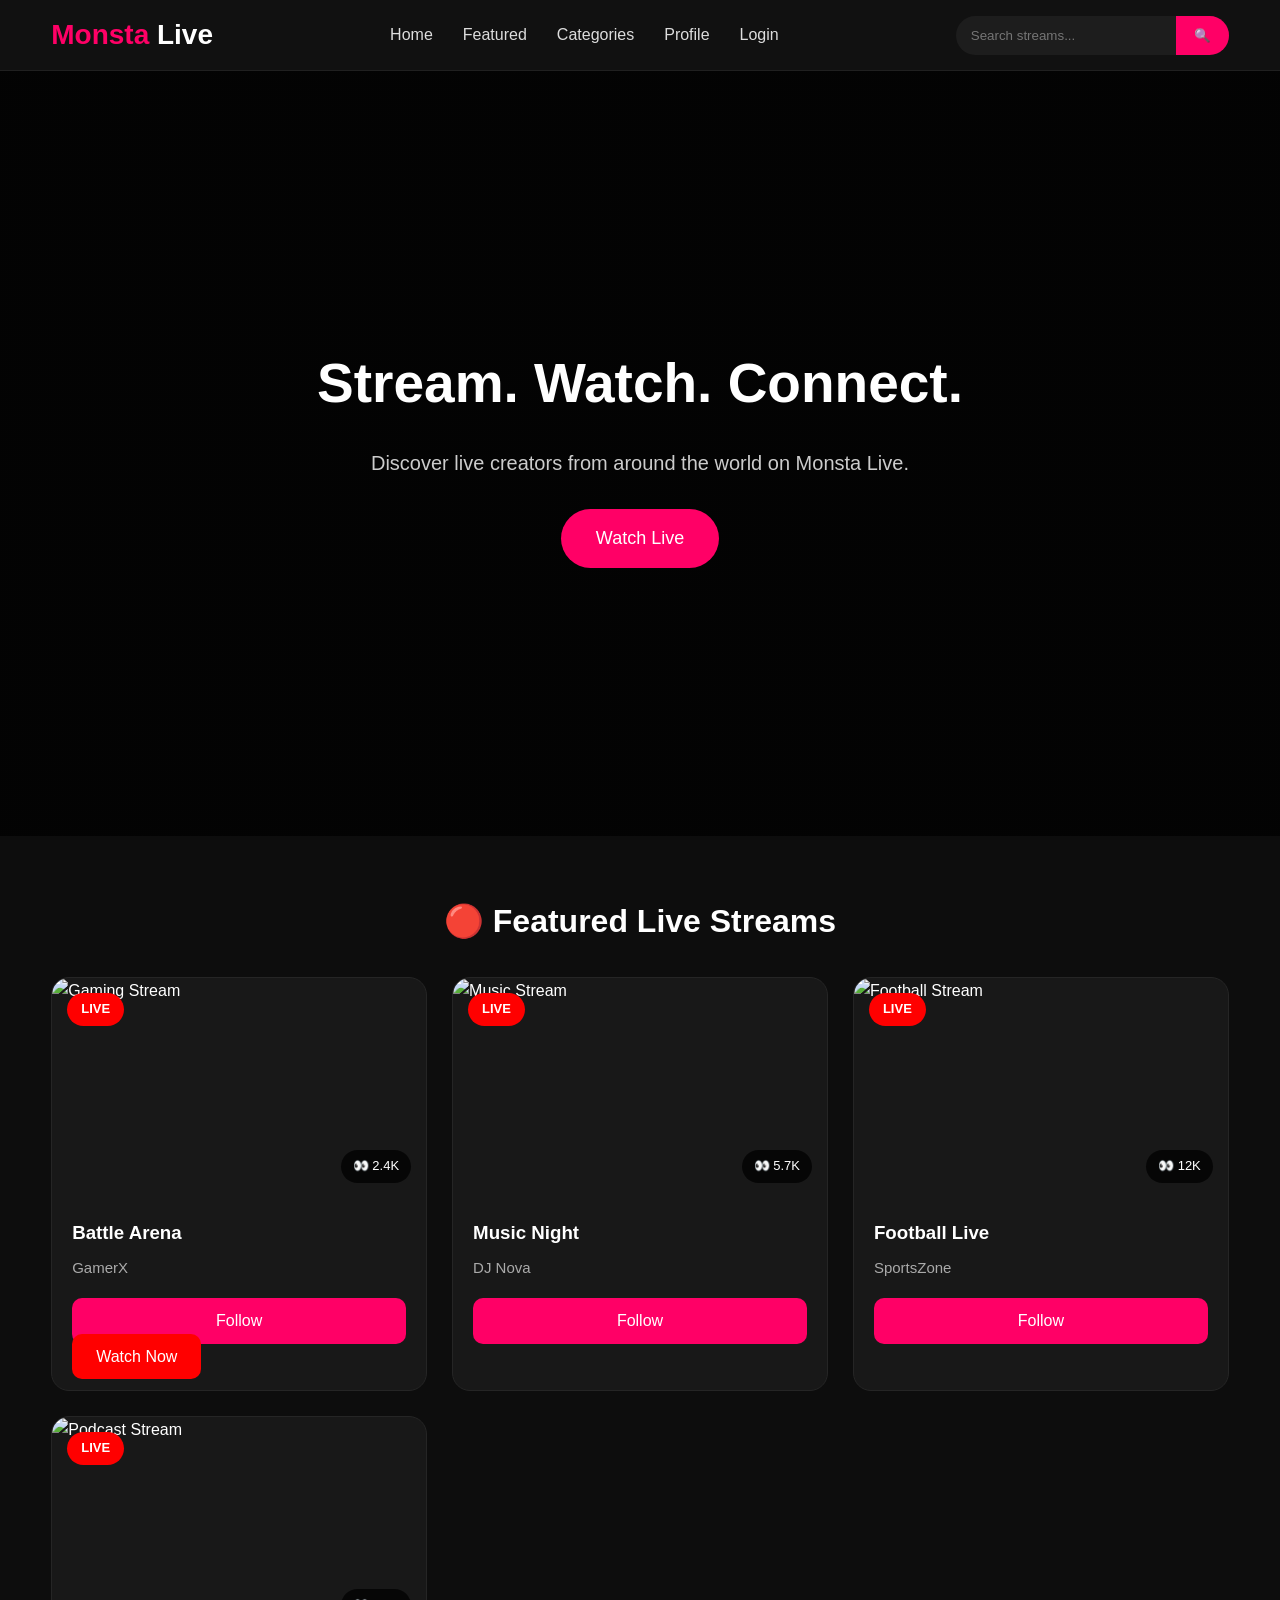
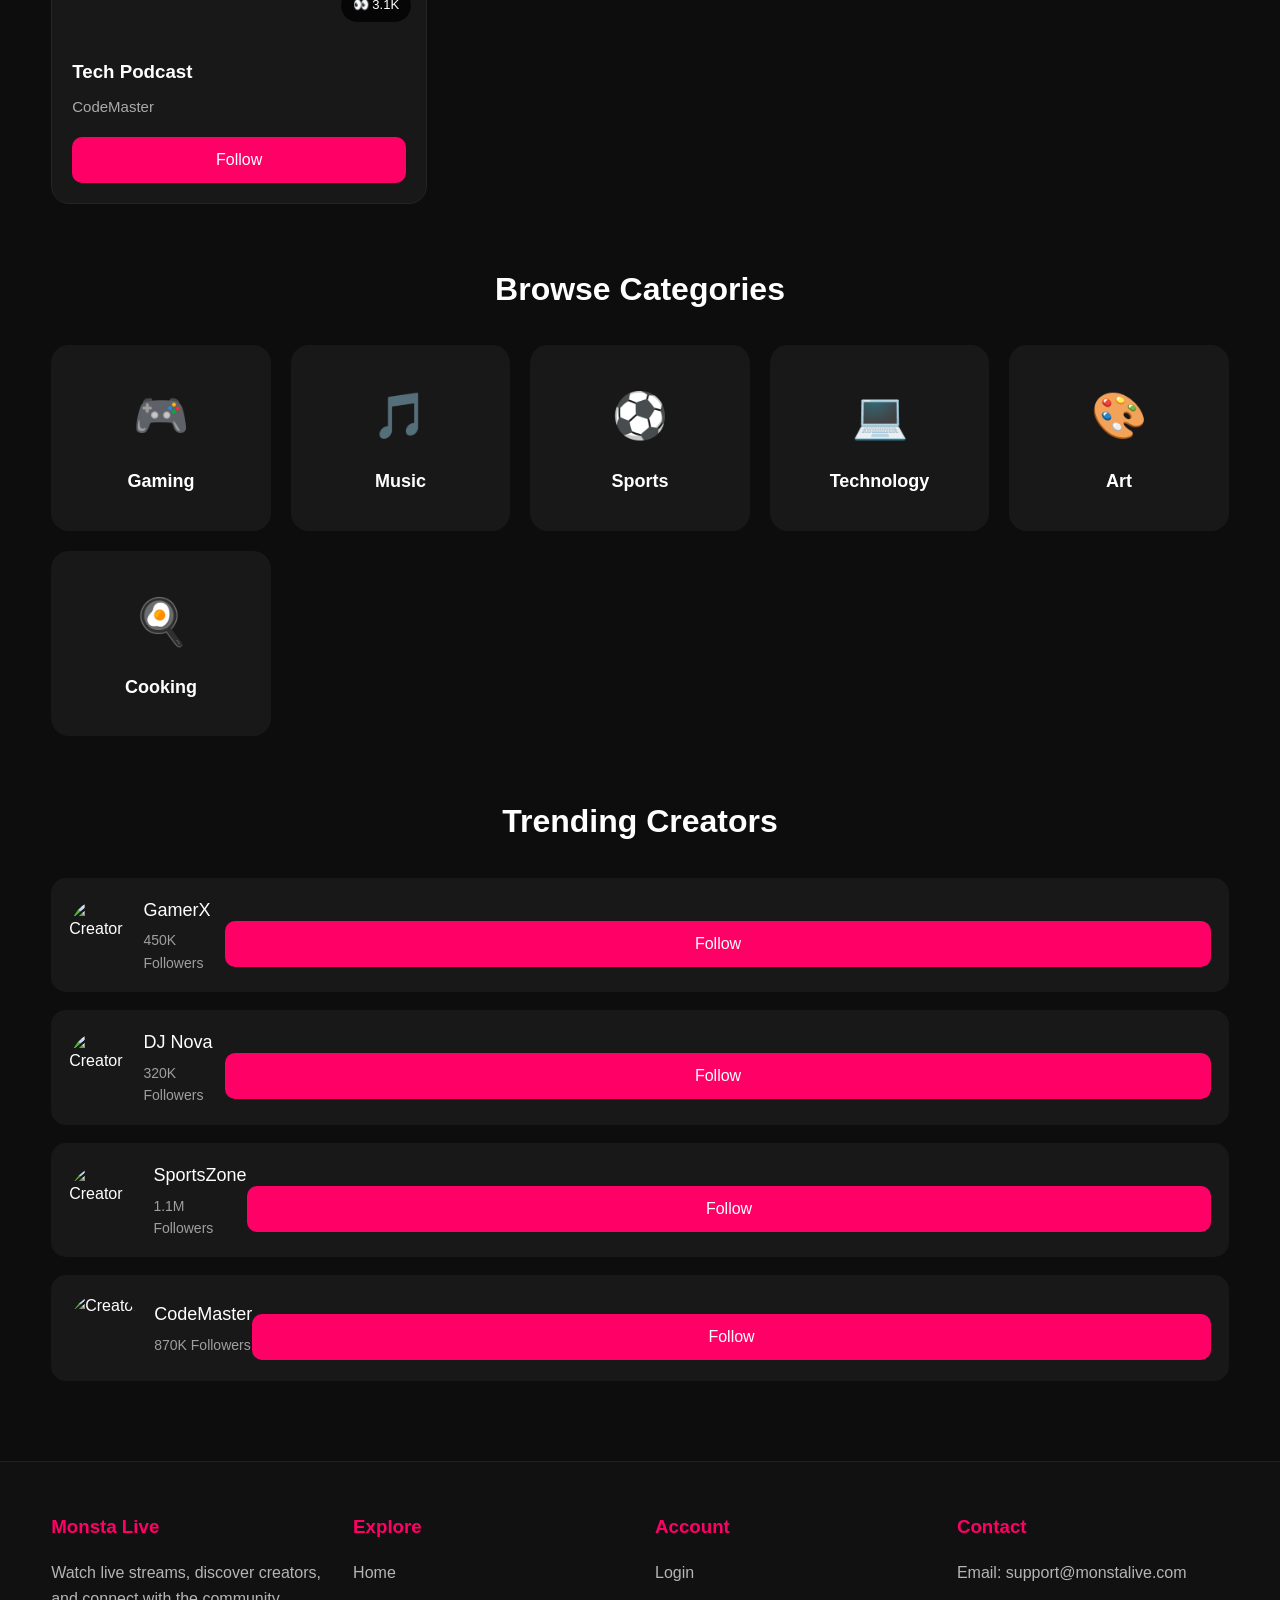
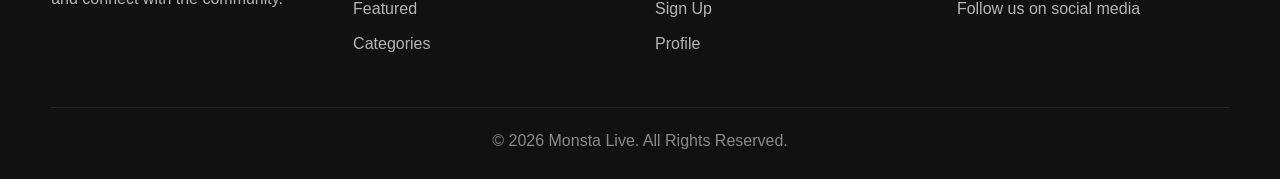
==== commit 28fb1d55: "Update index.html" ====
--- a/index.html
+++ b/index.html
@@ -164,7 +164,9 @@
                     Follow
 
                 </button>
-
+<a href="stream.html" class="watch-btn">
+    Watch Now
+</a>
             </div>
 
         </div>
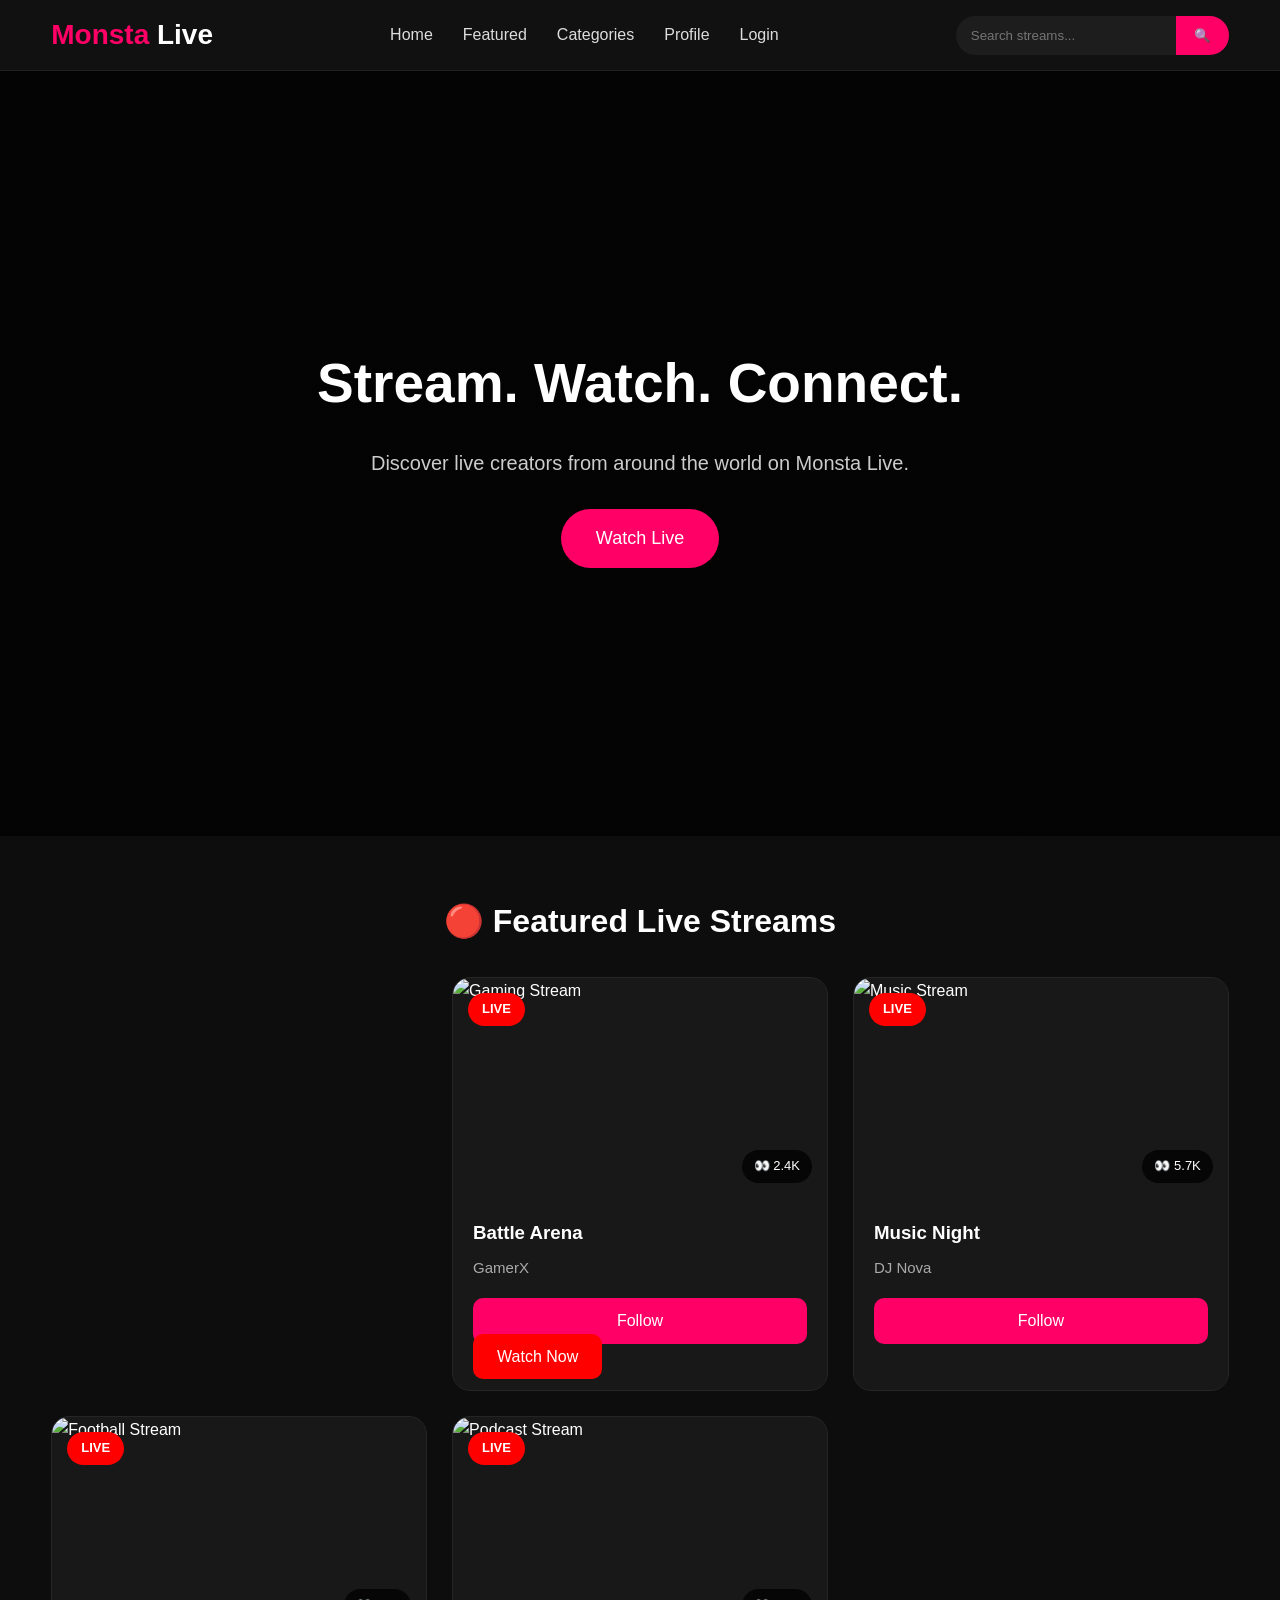
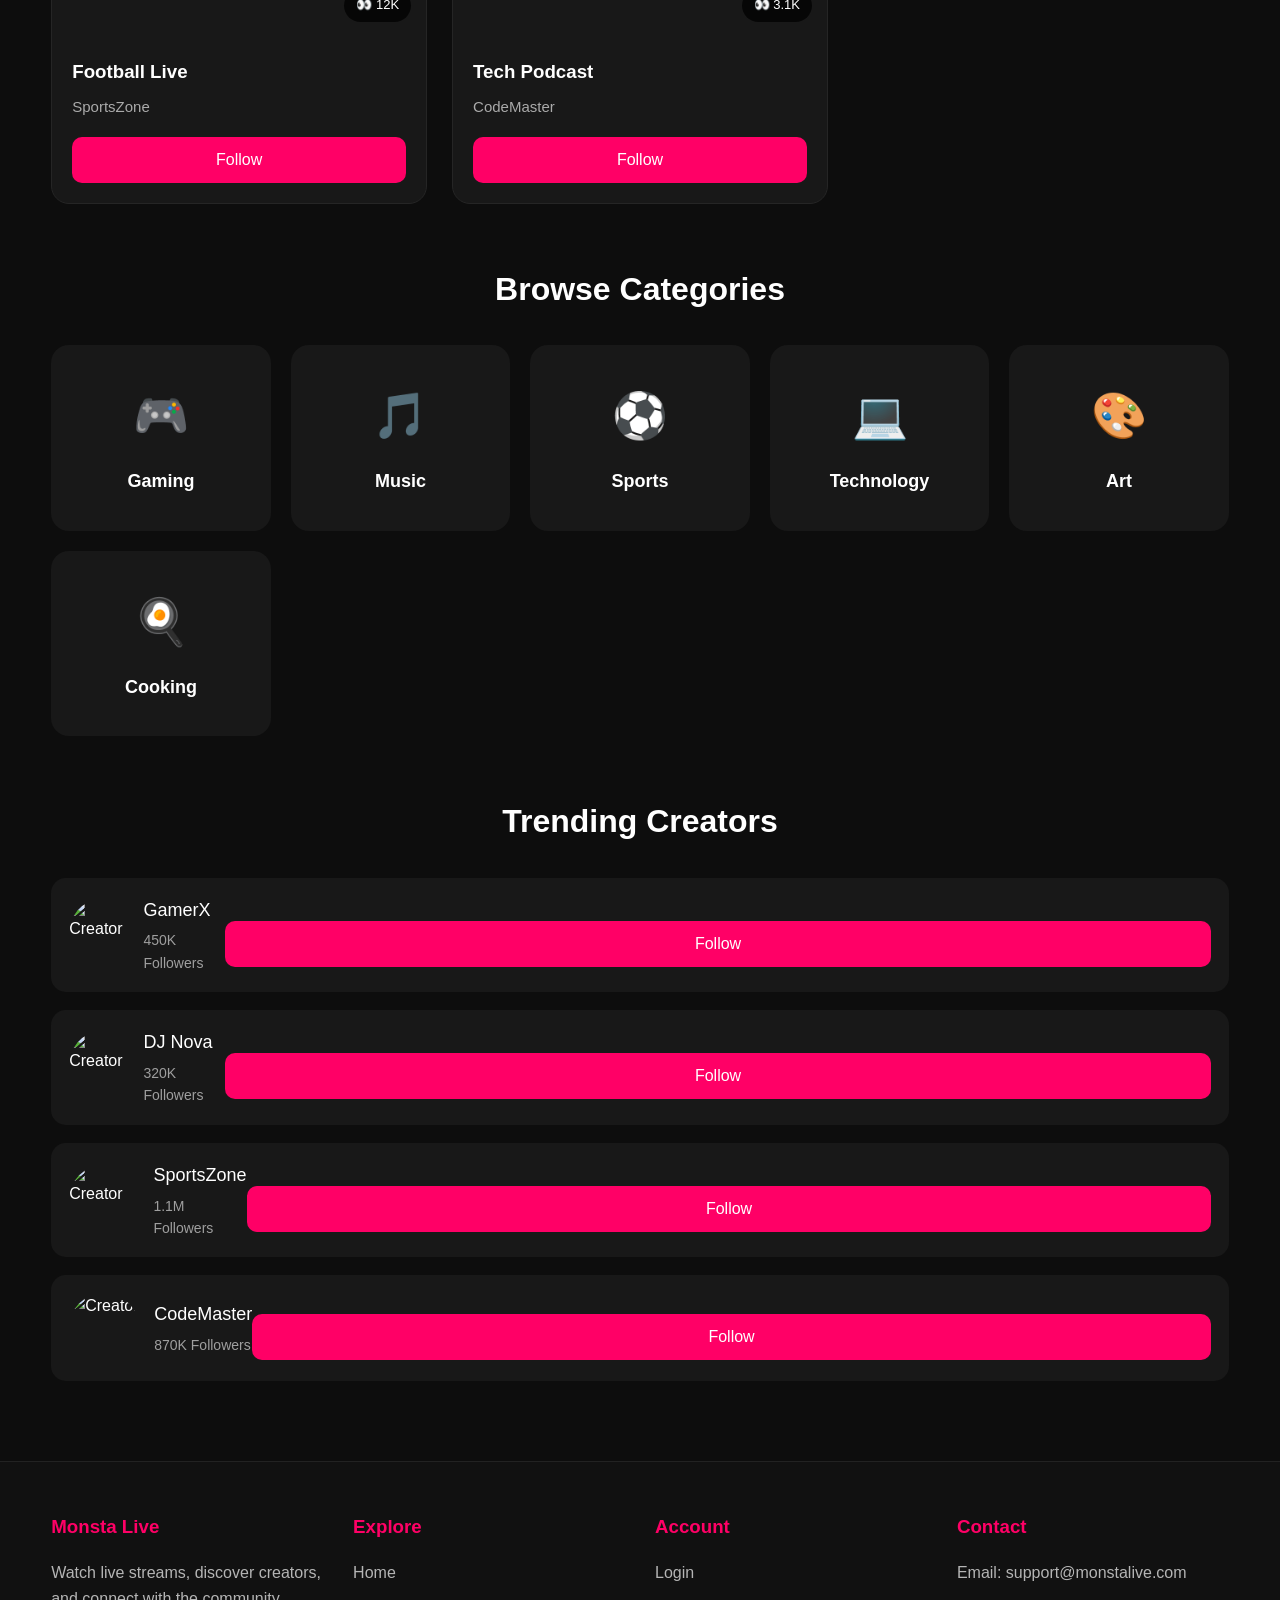
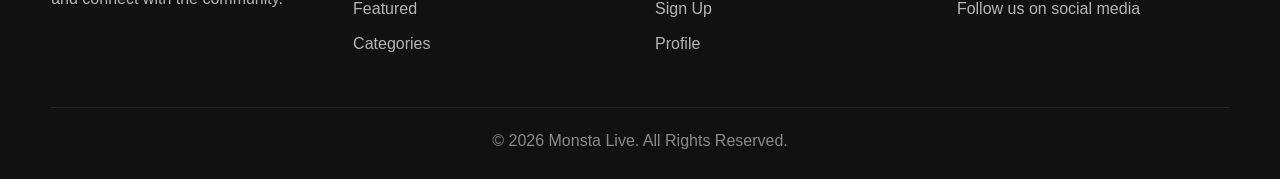
==== commit b540069e: "Update index.html" ====
--- a/index.html
+++ b/index.html
@@ -122,7 +122,8 @@
 
         <!-- Stream 1 -->
 
-        <div class="stream-card">
+        <a href="stream.html" class="stream-card-link">
+<div class="stream-card">
 
             <div class="stream-thumbnail">
 
@@ -170,7 +171,7 @@
             </div>
 
         </div>
-
+</a></a>
         <!-- Stream 2 -->
 
         <div class="stream-card">
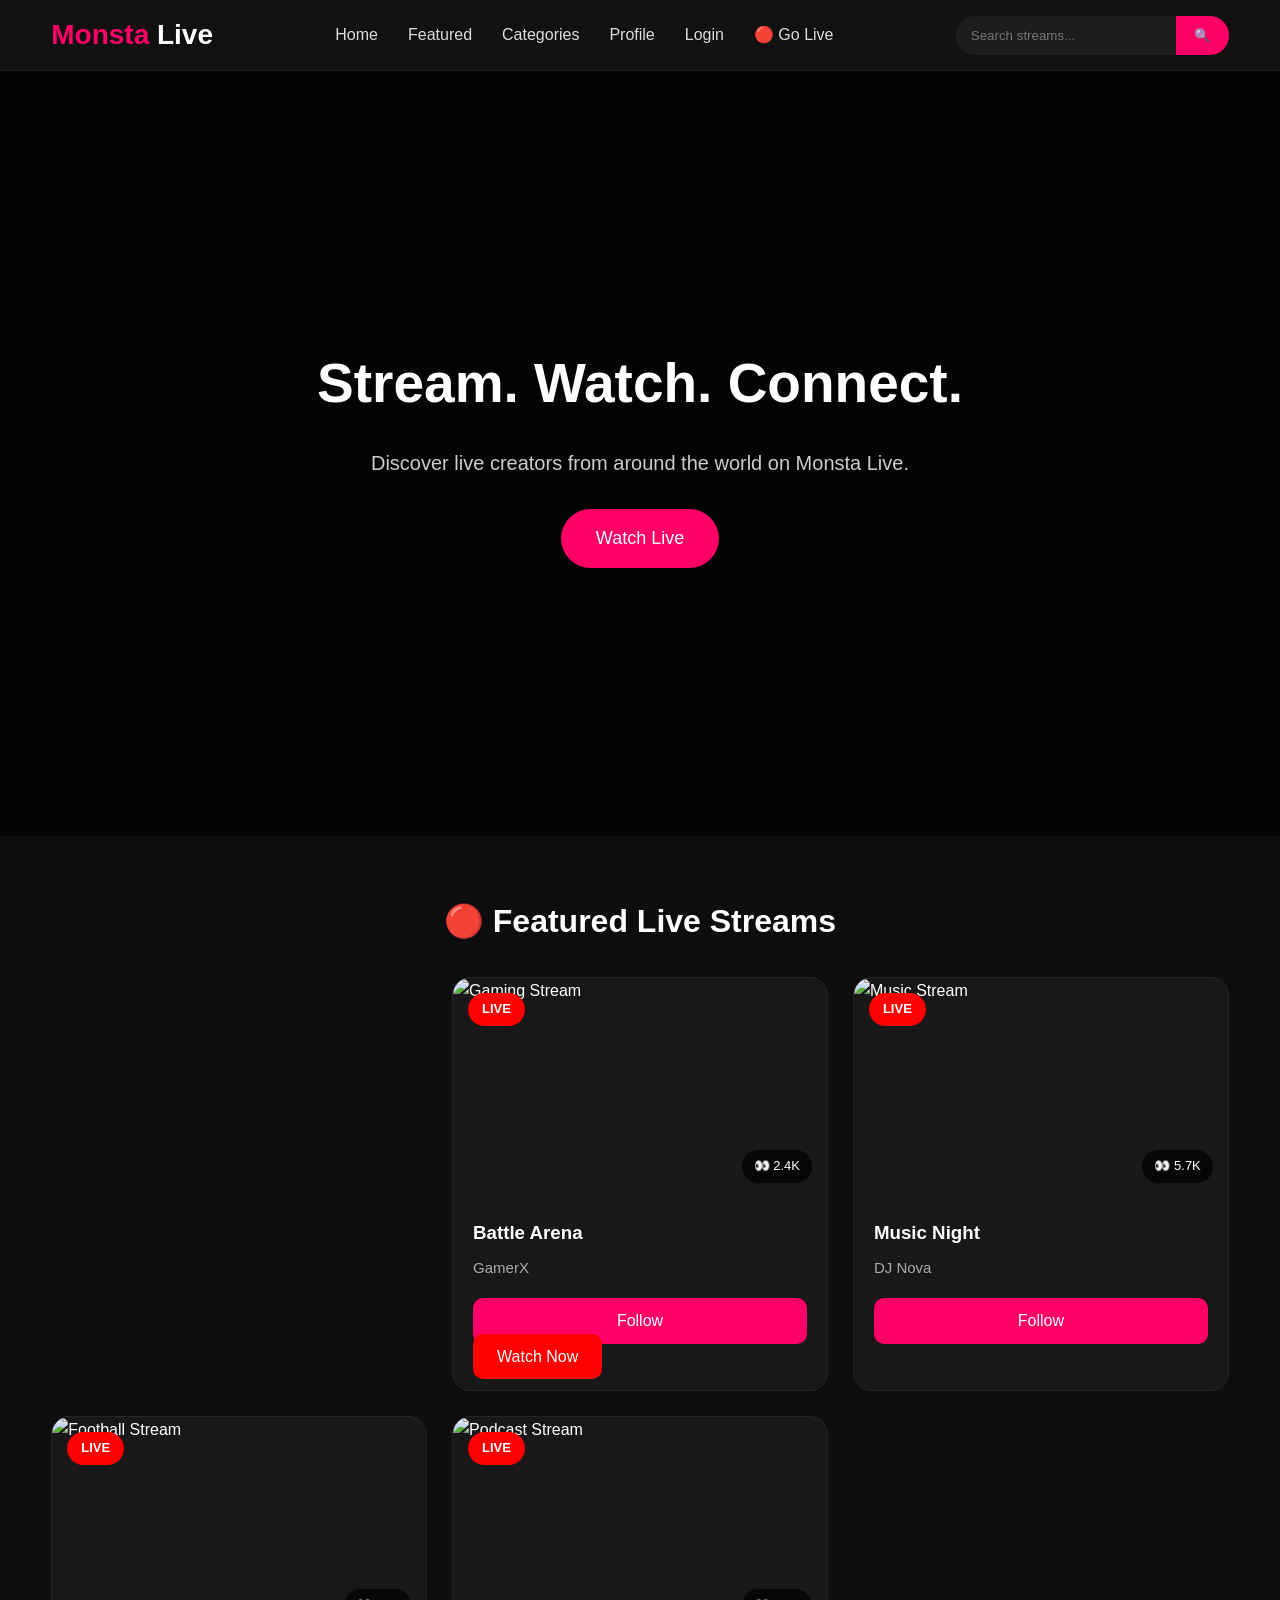
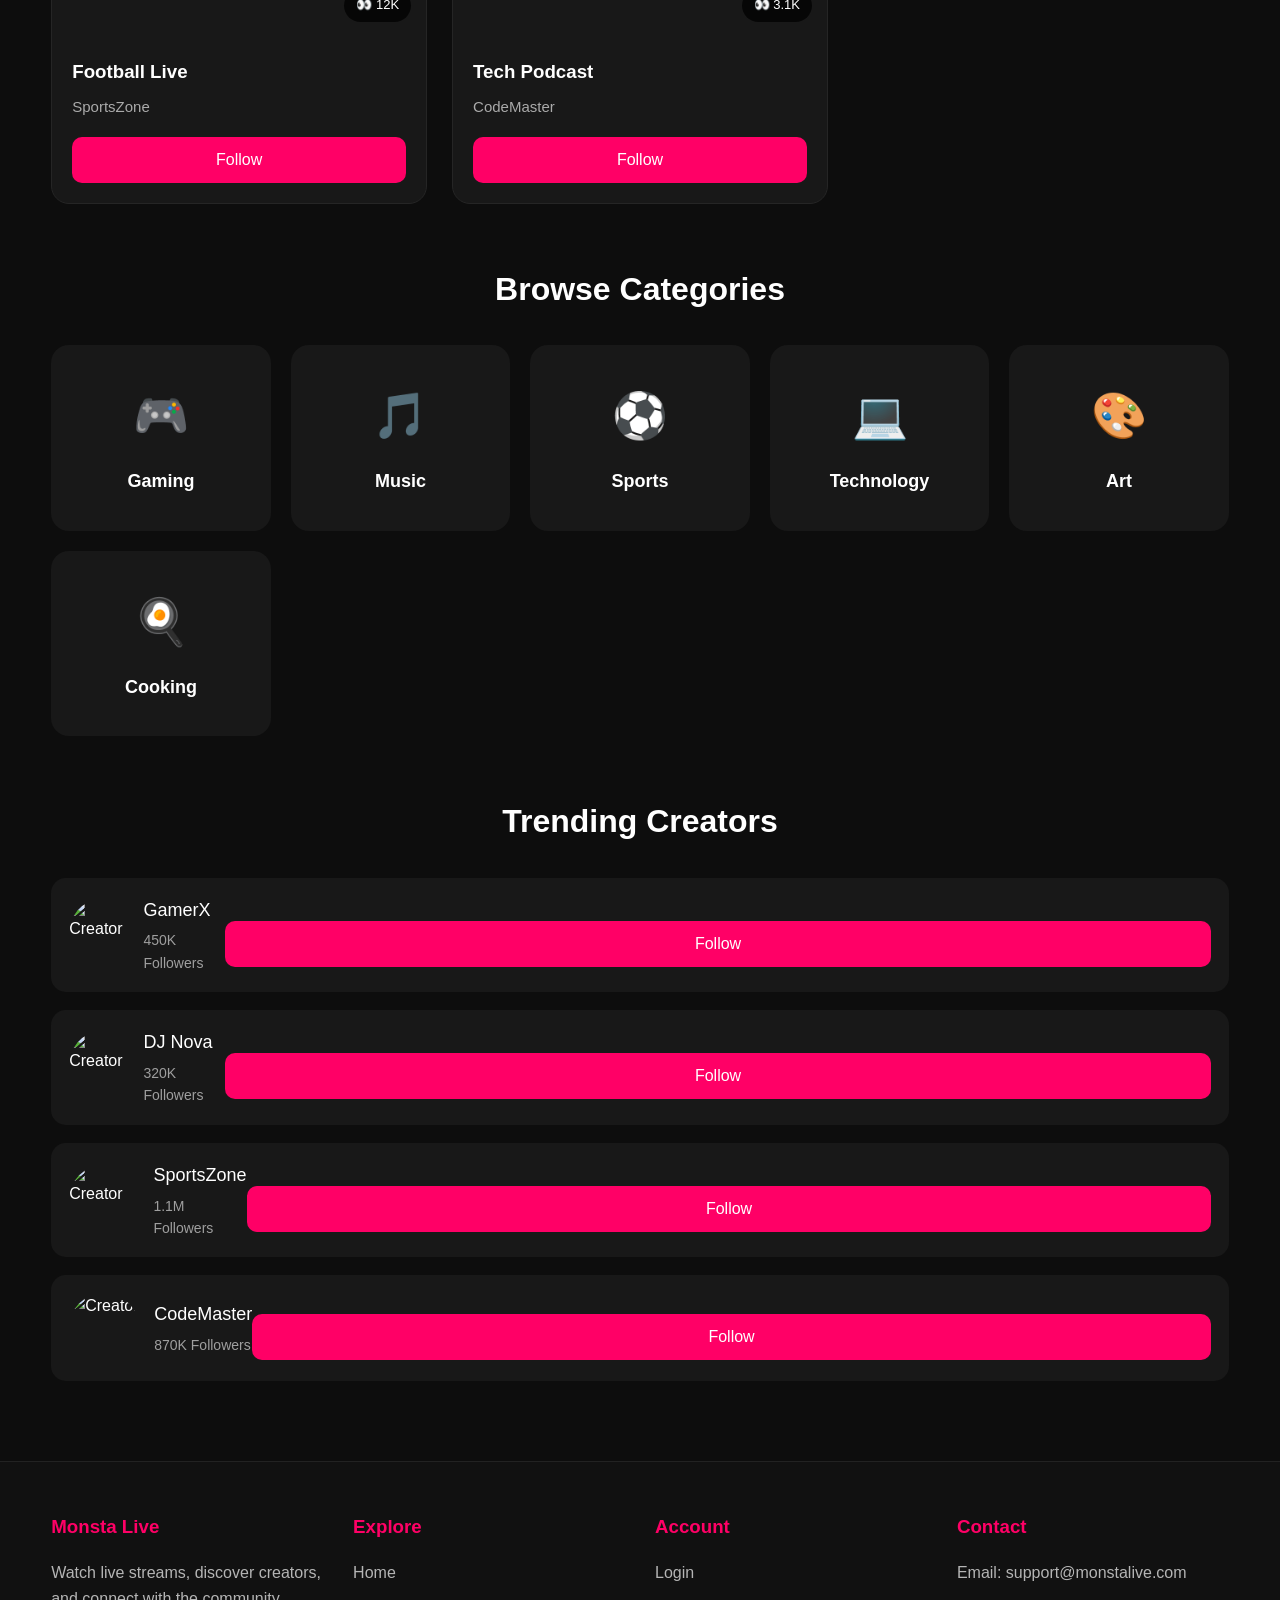
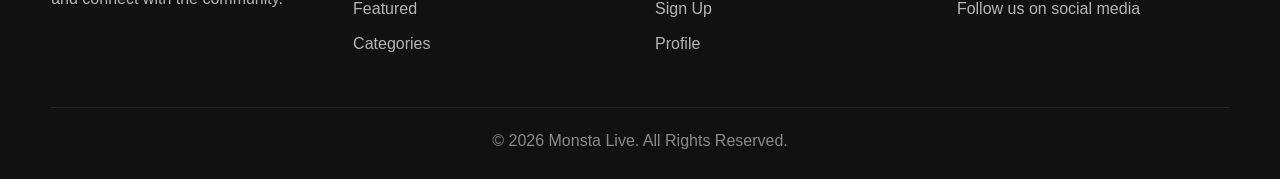
==== commit 06b301c6: "Added Go Live page link" ====
--- a/index.html
+++ b/index.html
@@ -51,7 +51,9 @@
                 <li>
                     <a href="login.html">Login</a>
                 </li>
-
+<li>
+    <a href="golive.html" class="go-live-btn">🔴 Go Live</a>
+</li>
             </ul>
 
         </nav>
